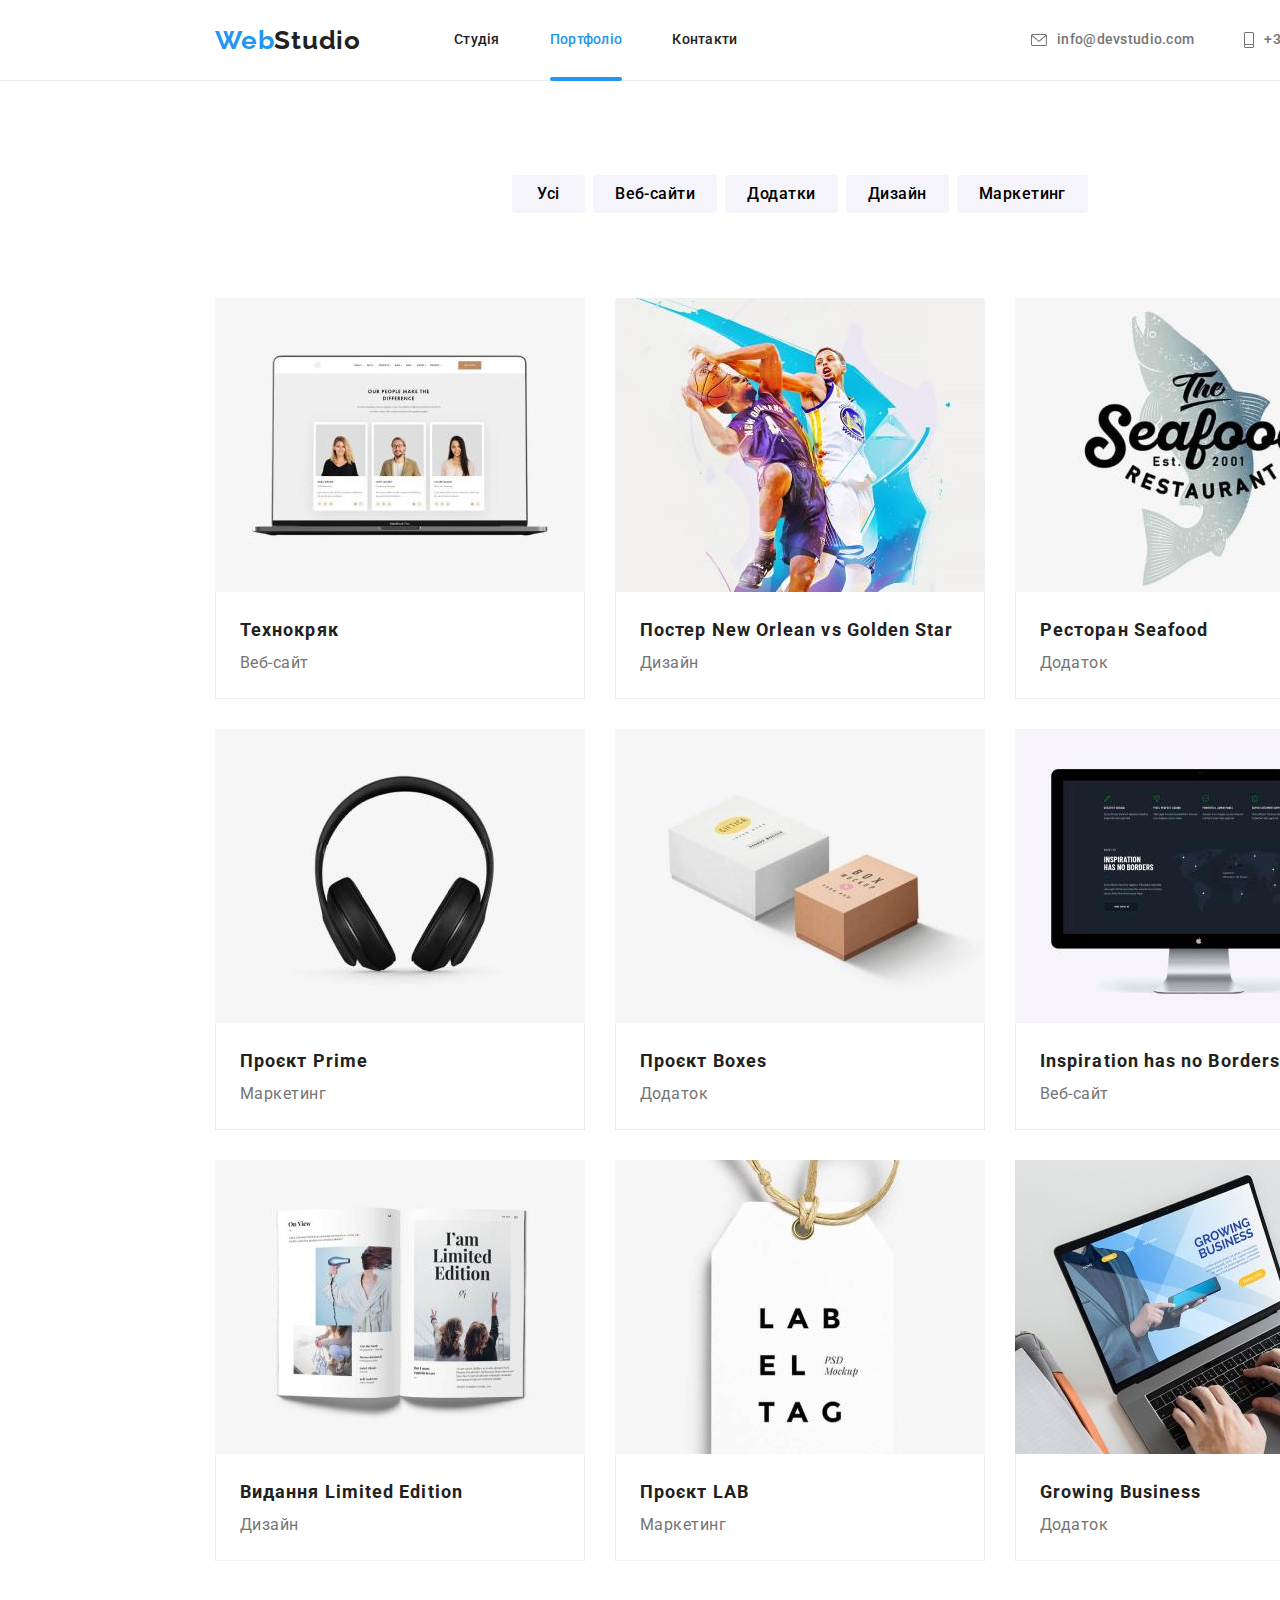
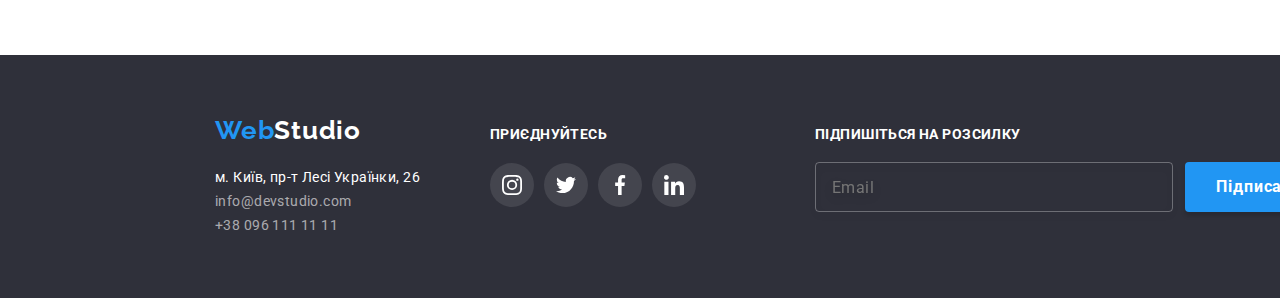
==== portfolio.html @ a9fa62ae "Додає файли з попереднього д/з" ====
<!DOCTYPE html>
<html lang="uk">
  <head>
    <meta charset="UTF-8" />
    <meta http-equiv="X-UA-Compatible" content="IE=edge" />
    <meta name="viewport" content="width=device-width, initial-scale=1.0" />
    <title>Студія</title>
    <link
      href="https://fonts.googleapis.com/css2?family=Raleway:wght@700&family=Roboto:wght@400;500;700;900&display=swap"
      rel="stylesheet"
    />
    <link
      rel="stylesheet"
      href="https://cdnjs.cloudflare.com/ajax/libs/modern-normalize/1.1.0/modern-normalize.min.css"
    />
    <link rel="stylesheet" href="./css/styles.css" />
  </head>
  <body>
    <!-- Navigation-->
    <header class="line">
      <div class="container">
        <a href="./index.html" class="logo"
          ><span class="logo-accent">Web</span>Studio</a
        >
        <nav>
          <ul class="list nav">
            <li class="nav-item">
              <a href="./index.html" class="link">Студія</a>
            </li>
            <li class="nav-item">
              <a href="./portfolio.html" class="link current">Портфоліо</a>
            </li>
            <li class="nav-item"><a href="" class="link">Контакти</a></li>
          </ul>
        </nav>

        <ul class="list contacts-head">
          <li class="nav-item">
            <a href="mailto:info@devstudio.com" class="contact-item">
              <svg class="icon" width="16" height="12">
                <use href="./images/icons.svg#icon-mail"></use>
              </svg>
              info@devstudio.com
            </a>
          </li>
          <li class="nav-item">
            <a href="tel:+380961111111" class="contact-item">
              <svg class="icon" width="10" height="16">
                <use href="./images/icons.svg#icon-tel"></use>
              </svg>
              +38 096 111 11 11
            </a>
          </li>
        </ul>
      </div>
    </header>
    <main>
      <section class="section">
        <div class="container filter-container">
          <h1 hidden>Наші проєкти</h1>
          <ul class="filter">
            <li class="filter-item">
              <button type="button" class="btn-filter">Усі</button>
            </li>
            <li class="filter-item">
              <button type="button" class="btn-filter">Веб-сайти</button>
            </li>
            <li class="filter-item">
              <button type="button" class="btn-filter">Додатки</button>
            </li>
            <li class="filter-item">
              <button type="button" class="btn-filter">Дизайн</button>
            </li>
            <li class="filter-item">
              <button type="button" class="btn-filter">Маркетинг</button>
            </li>
          </ul>
        </div>
        <div class="container">
          <ul class="projects">
            <li class="projects-item">
              <a href="" class="projects-link">
                <div class="thumb">
                  <img
                    src="./images/technokryak.jpg"
                    alt="Технокряк"
                    width="370"
                    height="294"
                    class="project-img"
                  />
                  <p class="overlay">
                    Ресурс пропонує комплексні пропозиції з різним рівнем
                    функціоналу та сервісів. Все це дозволить відвідувачу
                    отримати вичерпні відомості про компанію чи приватну особу.
                  </p>
                </div>
                <div class="project-border">
                  <h2 class="projects-title">Технокряк</h2>
                  <p class="projects-text">Веб-сайт</p>
                </div>
              </a>
            </li>
            <li class="projects-item">
              <a href="" class="projects-link">
                <div class="thumb">
                  <img
                    src="./images/new-orlean.jpg"
                    alt="New Orlean vs Golden Star"
                    width="370"
                    height="294"
                    class="project-img"
                  />
                  <p class="overlay">
                    Ресурс пропонує комплексні пропозиції з різним рівнем
                    функціоналу та сервісів. Все це дозволить відвідувачу
                    отримати вичерпні відомості про компанію чи приватну особу.
                  </p>
                </div>
                <div class="project-border">
                  <h2 class="projects-title">
                    Постер New Orlean vs Golden Star
                  </h2>
                  <p class="projects-text">Дизайн</p>
                </div>
              </a>
            </li>
            <li class="projects-item">
              <a href="" class="projects-link">
                <div class="thumb">
                  <img
                    src="./images/seafood.jpg"
                    alt="Ресторан Seafood"
                    width="370"
                    height="294"
                    class="project-img"
                  />
                  <p class="overlay">
                    Ресурс пропонує комплексні пропозиції з різним рівнем
                    функціоналу та сервісів. Все це дозволить відвідувачу
                    отримати вичерпні відомості про компанію чи приватну особу.
                  </p>
                </div>
                <div class="project-border">
                  <h2 class="projects-title">Ресторан Seafood</h2>
                  <p class="projects-text">Додаток</p>
                </div>
              </a>
            </li>
            <li class="projects-item">
              <a href="" class="projects-link">
                <div class="thumb">
                  <img
                    src="./images/prime.jpg"
                    alt="Проєкт Prime"
                    width="370"
                    height="294"
                    class="project-img"
                  />
                  <p class="overlay">
                    Ресурс пропонує комплексні пропозиції з різним рівнем
                    функціоналу та сервісів. Все це дозволить відвідувачу
                    отримати вичерпні відомості про компанію чи приватну особу.
                  </p>
                </div>
                <div class="project-border">
                  <h2 class="projects-title">Проєкт Prime</h2>
                  <p class="projects-text">Маркетинг</p>
                </div>
              </a>
            </li>
            <li class="projects-item">
              <a href="" class="projects-link">
                <div class="thumb">
                  <img
                    src="./images/boxes.jpg"
                    alt="Проєкт Boxes"
                    width="370"
                    height="294"
                    class="project-img"
                  />
                  <p class="overlay">
                    Ресурс пропонує комплексні пропозиції з різним рівнем
                    функціоналу та сервісів. Все це дозволить відвідувачу
                    отримати вичерпні відомості про компанію чи приватну особу.
                  </p>
                </div>
                <div class="project-border">
                  <h2 class="projects-title">Проєкт Boxes</h2>
                  <p class="projects-text">Додаток</p>
                </div>
              </a>
            </li>
            <li class="projects-item">
              <a href="" class="projects-link">
                <div class="thumb">
                  <img
                    src="./images/inspiration.jpg"
                    alt="Inspiration has no Borders"
                    width="370"
                    height="294"
                    class="project-img"
                  />
                  <p class="overlay">
                    Ресурс пропонує комплексні пропозиції з різним рівнем
                    функціоналу та сервісів. Все це дозволить відвідувачу
                    отримати вичерпні відомості про компанію чи приватну особу.
                  </p>
                </div>
                <div class="project-border">
                  <h2 class="projects-title">Inspiration has no Borders</h2>
                  <p class="projects-text">Веб-сайт</p>
                </div>
              </a>
            </li>
            <li class="projects-item">
              <a href="" class="projects-link">
                <div class="thumb">
                  <img
                    src="./images/limited-edition.jpg"
                    alt="Видання Limited Edition"
                    width="370"
                    height="294"
                    class="project-img"
                  />
                  <p class="overlay">
                    Ресурс пропонує комплексні пропозиції з різним рівнем
                    функціоналу та сервісів. Все це дозволить відвідувачу
                    отримати вичерпні відомості про компанію чи приватну особу.
                  </p>
                </div>
                <div class="project-border">
                  <h2 class="projects-title">Видання Limited Edition</h2>
                  <p class="projects-text">Дизайн</p>
                </div>
              </a>
            </li>
            <li class="projects-item">
              <a href="" class="projects-link">
                <div class="thumb">
                  <img
                    src="./images/lab.jpg"
                    alt="Проєкт LAB"
                    width="370"
                    height="294"
                    class="project-img"
                  />
                  <p class="overlay">
                    Ресурс пропонує комплексні пропозиції з різним рівнем
                    функціоналу та сервісів. Все це дозволить відвідувачу
                    отримати вичерпні відомості про компанію чи приватну особу.
                  </p>
                </div>
                <div class="project-border">
                  <h2 class="projects-title">Проєкт LAB</h2>
                  <p class="projects-text">Маркетинг</p>
                </div>
              </a>
            </li>
            <li class="projects-item">
              <a href="" class="projects-link">
                <div class="thumb">
                  <img
                    src="./images/growing-business.jpg"
                    alt="Growing Business"
                    width="370"
                    height="294"
                    class="project-img"
                  />
                  <p class="overlay">
                    Ресурс пропонує комплексні пропозиції з різним рівнем
                    функціоналу та сервісів. Все це дозволить відвідувачу
                    отримати вичерпні відомості про компанію чи приватну особу.
                  </p>
                </div>
                <div class="project-border">
                  <h2 class="projects-title">Growing Business</h2>
                  <p class="projects-text">Додаток</p>
                </div>
              </a>
            </li>
          </ul>
        </div>
      </section>
    </main>
    <!-- Footer -->
    <footer class="contacts">
      <div class="container">
        <div class="address-container">
          <a href="./index.html" class="logo-footer">
            <span class="logo-accent">Web</span>Studio</a
          >
          <address>
            <ul class="address-list">
              <li>
                <a
                  href="https://goo.gl/maps/XMncbi9ji453G5f37"
                  target="_blank"
                  rel="noopener noreferrer"
                  class="address-link"
                >
                  м. Київ, пр-т Лесі Українки, 26
                </a>
              </li>
              <li>
                <a href="mailto:info@devstudio.com" class="address-item"
                  >info@devstudio.com</a
                >
              </li>
              <li>
                <a href="tel:+380961111111" class="address-item"
                  >+38 096 111 11 11</a
                >
              </li>
            </ul>
          </address>
        </div>

        <div class="join">
          <p class="join-p">Приєднуйтесь</p>
          <ul class="team-icons">
            <li class="list-icon">
              <a href="" class="link-icon">
                <svg class="icon-team">
                  <use href="./images/icons.svg#icon-instagram"></use>
                </svg>
              </a>
            </li>
            <li class="list-icon">
              <a href="" class="link-icon">
                <svg class="icon-team">
                  <use href="./images/icons.svg#icon-twitter"></use>
                </svg>
              </a>
            </li>
            <li class="list-icon">
              <a href="" class="link-icon">
                <svg class="icon-team">
                  <use href="./images/icons.svg#icon-facebook"></use>
                </svg>
              </a>
            </li>
            <li class="list-icon">
              <a href="" class="link-icon">
                <svg class="icon-team">
                  <use href="./images/icons.svg#icon-linkedin"></use>
                </svg>
              </a>
            </li>
          </ul>
        </div>
        <!-- Підпишіться на розсилку -->
        <div class="subscription">
          <p class="subscr-p">Підпишіться на розсилку</p>
          <form class="form-subscr">
            <input
              class="subscr-input"
              name="user-name"
              type="email"
              placeholder="Email"
            />
            <button class="subscr-button" type="submit">
              Підписатися
              <svg class="icon-send">
                <use href="./images/icons.svg#icon-send"></use>
              </svg>
            </button>
          </form>
        </div>
      </div>
    </footer>
  </body>
</html>
---- css/styles.css ----
:root {
    --primary-text-color: #212121;
    --secondary-text-color: #757575;
    --contrast-text-color: #ffffff;
    --address-item-color: rgba(255, 255, 255, 0.6);
    --icon-color: #AFB1B8;

    --accent-color: #2196F3;
    --button-accent: #188CE8;

    --primary-background: #ffffff;
    --secondary-background: #2F303A;
    --hero-background: #C4C4C4;
    --content-background: #F5F4FA;
    --button-background: #F5F4FA;    

    --transition-cubic: cubic-bezier(0.4, 0, 0.2, 1);
}

h1,
h2,
h3,
h4,
h5,
h6,
p,
ul {
    margin: 0;
    padding: 0;
}

body {
    display: block;
    width: 1600px;
    margin-left: auto;
    margin-right: auto;
    color: var(--primary-text-color);
    font-family: 'Roboto', -apple-system,
        BlinkMacSystemFont,
        avenir next,
        avenir,
        segoe ui,
        helvetica neue,
        helvetica,
        Cantarell,
        Ubuntu,
        roboto,
        noto,
        arial,
        sans-serif;
}

.line {
    border-bottom: 1px solid #ECECEC;
}
.container {
    display:flex;
  
    width: 1200px;
    padding-left: 15px;
    padding-right: 15px;
    margin-left:auto;
    margin-right:auto;
    margin-top: 0;
    margin-bottom: 0;
    align-items: center;
    justify-content: center;
}

.logo,
.logo-footer {
    font-family: Raleway;
    text-decoration: none;
    font-weight: 700;
    font-size: 26px;
    line-height: 1.19;    
    letter-spacing: 0.03em;
}

.logo {
    color:var(--primary-text-color);
    margin-right: 93px;
}

.logo:visited,
.link:visited {
    color: var(--primary-text-color);
}

.logo-accent {
    color: var(--accent-color);
}


.list {
    display: flex;
    margin-top: 0;
    margin-bottom: 0; 

    list-style: none;
}

.nav {
    padding-left: 0;
}

.nav-item {
    display: flex;
    position: relative;
}

.list .nav-item + .nav-item{
    margin-left: 50px;
}

.list .link.current {
    color: var(--accent-color);
}

.current::after {
    content: "";

    position:absolute;
    bottom: 0;
    right: 0;
    transform: translateY(25%);
    height: 4px;
    width: 100%;

    background: var(--accent-color);
    border-radius: 2px;

}

.link {
    display: block;
    padding-top: 32px;
    padding-bottom: 32px;
    font-weight: 500;
    font-size: 14px;
    line-height: 1.14;
    text-decoration: none;
    letter-spacing: 0.02em;
    color: var(--primary-text-color);
    transition: color 250ms var(--transition-cubic);

}

.link:hover,
.link:focus,
.contact-item:hover,
.contact-item:focus {
    color: var(--accent-color);

}

.contacts-head {
    margin-left: auto;

}

.contact-item {
    display: flex;
    padding-top:32px;
    padding-bottom: 32px;
    font-weight: 500;
    font-size: 14px;
    line-height: 1.14;
    text-decoration: none;
    color: var(--secondary-text-color);
    letter-spacing: 0.02em;
    align-items: center;
 
}

.icon {
    fill: currentColor;
    /* fill:#757575; */
    margin-right: 10px;
    padding: 0;
    margin-bottom: 0;
    transition: color 250ms var(--transition-cubic);
}

.icon:hover,
.icon:focus {
    fill: var(--accent-color);
}

.section {
    padding-top: 94px;
    padding-bottom: 94px;
}

/* Стилі index.html */
.hero {
    max-width: 1600px;
    padding: 200px 0;
    height: 600px;
    background-color: var(--hero-background);
    background-image: linear-gradient( 
        to right, 
        rgba(47, 48, 58, 0.4), 
        rgba(47, 48, 58, 0.4) ),
    url('../images/hero.jpg');
    background-repeat: no-repeat;
    text-align: center;
}

.hero-title {
    max-width: 696px;
    margin: 0 auto 30px;
    color: var(--contrast-text-color);
    text-transform: uppercase;
    font-weight: 900;
    font-size: 44px;
    line-height: 1.36;
    letter-spacing: 0.06em; 
}

.btn {
    padding: 10px 32px;
    background-color: var(--accent-color);
    color: var(--contrast-text-color);
    font-weight: 700;
    font-size: 16px;
    line-height: 1.88;
    letter-spacing: 0.06em;
    font-family: inherit;
    cursor: pointer;
    box-shadow: 0px 4px 4px rgba(0, 0, 0, 0.15);
    border-radius: 4px;
    border: none;
    transition: background-color 250ms var(--transition-cubic);
    
}

.btn:hover,
.btn:focus {
    background-color: var(--button-accent);
}

/* Переваги */

.list .benefits-item + .benefits-item {
    margin-left: 30px;
}

.benefits-item {
    width: 270px;
    padding: 0;
}

.benefits-icons {
    display: flex;
    background-color: var(--content-background);
    width: 270px;
    height: 120px;
    margin-bottom: 30px;
}

.icon-benefits {
    display: block;
    margin: auto;
    width: 70px;
    height: 70px;
}

.benefits-title {
    margin-top: 0;
    margin-bottom: 10px;
    font-size: 14px;
    line-height: 1.14;
    text-transform: uppercase;
    letter-spacing: 0.03em;
}

.benefits-text {
    margin-top: 0;
    margin-bottom: 0;
    color: var(--secondary-text-color);
    font-size: 14px;
    line-height: 1.71;
    letter-spacing: 0.03em;
}

.benefits .container {
    align-items: start;
}

.benefits {
    padding-bottom: 0;
}

.section-title {
    margin-top: 0;
    margin-bottom: 50px;

    font-size: 36px;
    line-height: 1.17;
    text-align: center;
    letter-spacing: 0.03em;
}

/* Чим ми займаємось */

.list .service-item + .service-item {
    margin-left: 30px;
}

.service-item {
    position: relative;
}

.service-img {
    display: block;

}

.service-title {
    position: absolute;
    width: 100%;
    bottom: 0;
    padding-top: 27px;
    padding-bottom: 27px;
    font-weight: 700;
    font-size: 14px;
    line-height: 16px;
    text-align: center;
    letter-spacing: 0.03em;
    text-transform: uppercase;

    color: var(--contrast-text-color);
    background-color: rgba(47, 48, 58, 0.8);
}

/* Команда */
.team {
    background-color:var(--content-background);
}

.team-item {
    background: var(--primary-background);
    box-shadow: 0px 1px 3px rgba(0, 0, 0, 0.12), 
                0px 1px 1px rgba(0, 0, 0, 0.14), 
                0px 2px 1px rgba(0, 0, 0, 0.2);
    border-radius: 0px 0px 4px 4px;
    text-align: center;
    padding-bottom: 30px;
}

.list .team-item + .team-item {
    margin-left: 30px;

}

.img-contact {
    margin-bottom: 30px;
}

.name {
    margin-top: 0;
    margin-bottom: 10px;
    font-weight: 500;
    font-size: 16px;
    line-height: 1.19;
    letter-spacing: 0.03em;
}

.team-direct {
    margin-top: 0;
    margin-bottom: 16px;
    font-size: 16px;
    line-height: 1.19;
    letter-spacing: 0.03em;
}

.team-icons {
    display: flex;
    margin-left: auto;
    margin-right: auto;
    padding-left: 32px;
    padding-right: 32px;
    list-style: none;
}

.team-icons .list-icon {
    border-radius: 50%;
}


.link-icon {
    display: flex;
    align-items: center;
    justify-content: center;
    margin: 0 auto;
    text-decoration: none;
    width: 44px;
    height: 44px;
    color: var(--icon-color);
    border-radius: 50%;
    transition: background-color 250ms var(--transition-cubic), 
                color 250ms var(--transition-cubic);
}

.link-icon:hover,
.link-icon:focus {
    background-color: var(--accent-color);
    /* border-radius: 50%; */
    color: var(--contrast-text-color);
}

.icon-team {
    width: 20px;
    height: 20px;
    align-items: center;
    fill: currentColor;
}

.team-icons .list-icon + .list-icon {
    margin-left: 10px;
}

/* Постійні клієнти */

.link-client {
    display: flex;
    align-items: center;
    justify-content: center;
    width: 170px;
    height: 92px;
    color: var(--icon-color);
    border: 1px solid;
    border-radius: 4px;
    transition: color 250ms var(--transition-cubic);
}

.container .client-item + .client-item {
    margin-left: 30px;
}

.link-client:hover,
.link-client:focus {
    color: var(--accent-color);
}

.icon-client {
    fill: currentColor;

}

/* Footer */

.contacts {
    padding-top: 60px;
    padding-bottom: 60px;
    background-color: var(--secondary-background);
}

.contacts .container {
    justify-content: start;
    align-items: baseline;
}

.address-container {
    display: flex;
    flex-direction: column;
    align-items: start;
    margin-right: 70px;
    margin-left: 0;
}
.logo-footer,
.logo-footer:visited {
    margin-bottom: 20px;
    color: var(--contrast-text-color);
}

.address-list {
    padding-left: 0;
    margin-top: 0;
    margin-bottom: 0;
    font-size: 14px;
    line-height: 1.71;
    letter-spacing: 0.03em;
    font-style: normal;

    list-style: none;

}
.address-link,
.address-link:visited {
    color: var(--contrast-text-color);
    text-decoration: none;
    transition: color 250ms var(--transition-cubic);
}

.address-item {
    color: var(--address-item-color);
    text-decoration: none;
    transition: color 250ms var(--transition-cubic);
}

.address-link:hover,
.address-link:focus,
.address-item:hover,
.address-item:focus {
    color: var(--accent-color);
}

/* Приєднуйтесь */
.join {
    display: flex;
    flex-direction: column;
    /* margin-bottom: 100px; */
}

.join-p {
    text-transform: uppercase;
    color: var(--contrast-text-color);
    font-weight: 700;
    font-size: 14px;
    line-height: 1.14;
    letter-spacing: 0.03em;
    margin-bottom: 20px;
}
.join .team-icons {
    padding-left: 0;
    padding-right: 0;
}

.join .link-icon {
    color: var(--contrast-text-color);
    background-color: rgba(255, 255, 255, 0.1);
    border-radius: 50%;
    transition: background-color 250ms var(--transition-cubic),
                color 250ms var(--transition-cubic);
}

.join .link-icon:hover,
.join .link-icon:focus {
    background-color: var(--accent-color);
    /* border-radius: 50%; */
    color: var(--contrast-text-color);
}

/* Підписка */
.subscription {
    display: flex;
    flex-direction: column;
    margin-left: auto;

}

.subscr-p {
    margin-bottom: 20px;
    font-weight: 700;
    font-size: 14px;
    line-height: 16px;
    letter-spacing: 0.03em;
    text-transform: uppercase;

    color: #FFFFFF;

}

.form-subscr {
    display: flex;
    align-items: center;

}

.subscr-input {
    width: 358px;
    height: 50px;
    margin-right: 12px;
    padding-left: 16px;
    border: 1px solid rgba(255, 255, 255, 0.3);
    filter: drop-shadow(0px 4px 4px rgba(0, 0, 0, 0.15));
    border-radius: 4px;
    background-color: transparent;

    font-weight: 400;
    font-size: 16px;
    line-height: 1.25;
    letter-spacing: 0.03em;
    color: rgba(255, 255, 255, 0.6);
    outline: none;
}

.icon-send {
    margin-left: 10px;
    width: 24px;
    height: 24px;
}

.subscr-button {
    display: flex;
    align-items: center;
    justify-content: center;
    text-align: center;

    width: 200px;
    height: 50px;
    padding: 10px 28px;

    box-shadow: 0px 4px 4px rgba(0, 0, 0, 0.15);
    border: none;
    border-radius: 4px;
    background-color: var(--accent-color);
    font-weight: 700;
    font-size: 16px;
    line-height: 1.88;
    letter-spacing: 0.06em;
    color: var(--contrast-text-color);

    cursor: pointer;
}

.subscr-button:hover,
.subscr-button:focus {
    background: var(--button-accent);
    box-shadow: 0px 4px 4px rgba(0, 0, 0, 0.15);
    border-radius: 4px;
    
}

/* .icon-team {
    width: 20px;
    height: 20px;
    align-items: center;
    fill: currentColor;
} */

/* Стилі portfolio.html */

.filter-container {
    margin-bottom: 50px;
}

.filter {
    display:flex;
    padding: 0;
    /* margin: 0; */
    margin-bottom: 35px;
    list-style: none;
}

.btn-filter {
    padding: 6px 22px;
    min-width: 73px;

    font-weight: 500;
    font-size: 16px;
    line-height: 1.62;
    letter-spacing: 0.03em;

    background-color: var(--button-background);
    border:none;
    border-radius: 4px;

    cursor: pointer;
    transition: color 250ms var(--transition-cubic),
                background-color 250ms var(--transition-cubic),
                box-shadow 250ms var(--transition-cubic);
}

.filter .filter-item + .filter-item {
    margin-left: 8px;
}

.btn-filter:hover,
.btn-filter:focus {
    color: var(--contrast-text-color);
    background-color: var(--accent-color);
    box-shadow: 0px 3px 1px rgba(0, 0, 0, 0.1),
                0px 1px 2px rgba(0, 0, 0, 0.08),
                0px 2px 2px rgba(0, 0, 0, 0.12);
}

.projects {
    display: flex;
    flex-wrap: wrap;
    padding-left: 0;
    margin-top:0;
    margin-bottom: 0;
    list-style: none;
}

.projects-item {
    width: calc((100% - 60px) / 3);
    /* width: 370px; */
    margin-right: 30px;
    margin-bottom: 30px;
    transition: box-shadow 250ms var(--transition-cubic);
}

.projects-item:nth-child(3n) {
    margin-right: 0;
}

.projects-item:nth-last-child(-n+3) {
    margin-bottom: 0;
}

.project-img {
    display: block;
}

.thumb {
    position: relative;
    overflow: hidden;
}

.overlay {
    position:absolute;
    top:0;
    left:0;
    width: 100%;
    height: 100%;
    transform: translateY(100%);
    transition: transform 250ms var(--transition-cubic);
    padding: 63px 24px;
    font-size: 18px;
    line-height: 1.56;
    letter-spacing: 0.03em;
    opacity: 0;

    color: var(--contrast-text-color);
    background: rgba(33, 150, 243, 0.9);

}

.projects-link:hover .overlay,
.projects-link:focus .overlay {
    transform: translatey(0);
    opacity: 1;
}



.projects-link {
    text-decoration: none;
}

.projects-item:hover,
.projects-item:focus {
    box-shadow: 0px 1px 1px rgba(0, 0, 0, 0.12),
                0px 4px 4px rgba(0, 0, 0, 0.06),
                1px 4px 6px rgba(0, 0, 0, 0.16);
}

.project-border {
    border-right: 1px solid #EEEEEE;
    border-left: 1px solid #EEEEEE;
    border-bottom: 1px solid #EEEEEE;

    padding: 20px 24px;
}
        

.projects-title {
    margin: 0;
    font-size: 18px;
    line-height: 2;
    letter-spacing: 0.06em;
    color: var(--primary-text-color)
}

.projects-text {
    margin: 0;
    font-size: 16px;
    line-height: 1.88;
    letter-spacing: 0.03em;
    color: var(--secondary-text-color);
}

/* Стилі модального вікна */

.backdrop {
    position: fixed;
    top:0;
    left: 0;
    width: 100%;
    height: 100%;
    background-color: rgba(0, 0, 0, 0.2);
    opacity: 1;
    transition: opacity 250ms var(--transition-cubic);
}

.backdrop.is-hidden {
    opacity:0;
    pointer-events: none;
}

.backdrop.is-hidden .modal {
    /* transform: translate(-50%, -50%) scale(0.7); */
    transform: translate(-50%, -50%) scale(0) rotateZ(0deg);
}
.modal {
    position: absolute;
    top: 50%;
    left: 50%;
    transform: translate(-50%, -50%) scale(1) rotateZ(360deg);
    width: 528px;
    /* height: 581px; */
    background-color: var(--primary-background);
    box-shadow: 0px 1px 3px rgba(0, 0, 0, 0.12), 
                0px 1px 1px rgba(0, 0, 0, 0.14), 
                0px 2px 1px rgba(0, 0, 0, 0.2);
    border-radius: 4px;
    transition: transform 250ms var(--transition-cubic);
}

.close {
    position: absolute;
    top: 8px;
    right: 8px;
    width: 30px;
    height: 30px;

    background-color: var(--primary-background);
    border: 1px solid rgba(0, 0, 0, 0.1);
    border-radius: 50%;
    display: flex;
    transition: fill 250ms var(--transition-cubic);
}


.icon-close {
    margin:auto;
    width: 18px;
    height: 18px;
    right: 50%;
    align-items: center;
    cursor: pointer;
}

.close:hover .icon-close,
.close:focus .icon-close {
    fill: var(--accent-color);
}

.form {
    padding: 40px;
}

.form-title {
    display: block;
    text-align: center;
    font-weight: 700;
    font-size: 20px;
    line-height: 23px;
    letter-spacing: 0.03em;
    margin-bottom: 12px;
}

.form-field {
    position: relative;
    display: flex;
    flex-direction: column;
    margin-bottom: 10px;
}

.form-label {
    font-weight: 400;
    font-size: 12px;
    line-height: 1.17;
    letter-spacing: 0.01em;
    color: var(--secondary-text-color);
    margin-bottom: 4px;

}

.form-input {
    height: 40px;
    border: 1px solid rgba(33, 33, 33, 0.2);
    border-radius: 4px;
    padding-left: 42px;
}

.form-input:hover {
    cursor: pointer;
}

.form-input:focus {
    /* border: 1px solid var(--accent-color); */
    outline: 1px solid var(--accent-color);
}

.icon-form {
    position: absolute;
    top: 50%;
    left: 12px;
    width: 18px;
    height: 18px;
}

.form-input:focus + .icon-form {
    fill: var(--accent-color);
}

.form-textarea {
    display: flex;
    flex-direction: column;
    width: 100%;
}

.comment {
    width: 100%;
    height: 120px;
    padding: 12px 16px;
    margin-bottom: 20px;
    border: 1px solid rgba(33, 33, 33, 0.2);
    border-radius: 4px;
    font-weight: 400;
    font-size: 12px;
    line-height: 1.17;
    letter-spacing: 0.01em;
    resize: none;
}

.comment::placeholder {
        color: rgba(117, 117, 117, 0.5);
}

.comment:focus {
    outline: 1px solid var(--accent-color);
}

.form-checkbox {
    position: relative;
    display: flex;
    justify-content: center;
    margin-bottom: 30px;

    transition: transform 250ms var(--transition-cubic);

    font-weight: 400;
    font-size: 14px;
    line-height: 1.71;
    letter-spacing: 0.03em;

    color: var(--secondary-text-color);

}

.checkbox {
    appearance: none;
    margin-right: 12px;
}

.checkbox-icon {
    position: absolute;
    top: 4px;
    left: 25px;
    transform: translate(-50%);
    width: 16px;
    height: 15px;
    border: 2px solid var(--primary-text-color);
    border-radius: 2px;
    fill: var(--primary-background);
}

.checkbox:checked ~ .checkbox-icon {
    fill: var(--accent-color);
    border: transparent;

}

.btn-send {
    display: block;
    width: 200px;
    height: 50px;
    margin-left: auto;
    margin-right: auto;
    
    font-weight: 700;
    font-size: 16px;
    line-height: 1.88;
    letter-spacing: 0.06em;

    color: var(--contrast-text-color);
    background: var(--accent-color);
    box-shadow: 0px 4px 4px rgba(0, 0, 0, 0.15);
    border: none;
    border-radius: 4px;

    cursor: pointer;

    transition: background-color 250ms var(--transition-cubic);
}

.btn-send:hover,
.btn-send:focus {
    background: var(--button-accent);
    box-shadow: 0px 4px 4px rgba(0, 0, 0, 0.15);
}
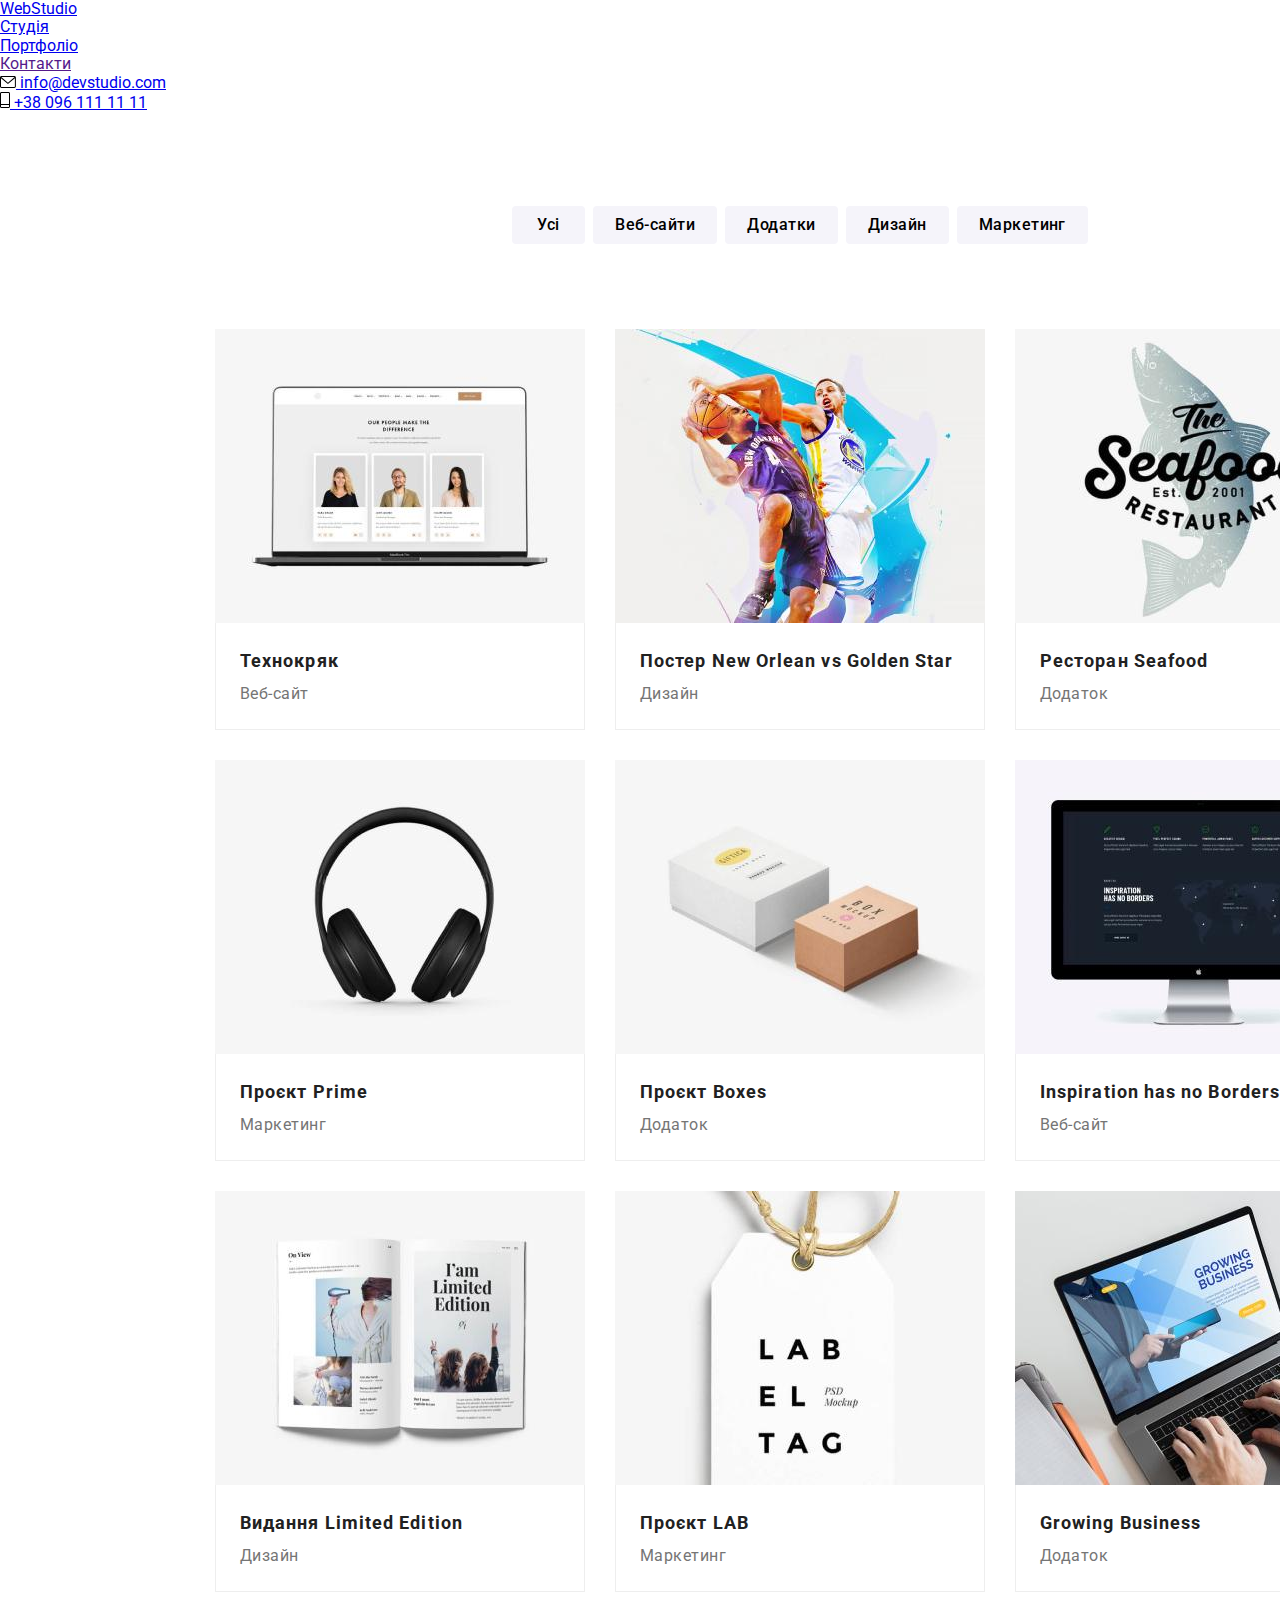
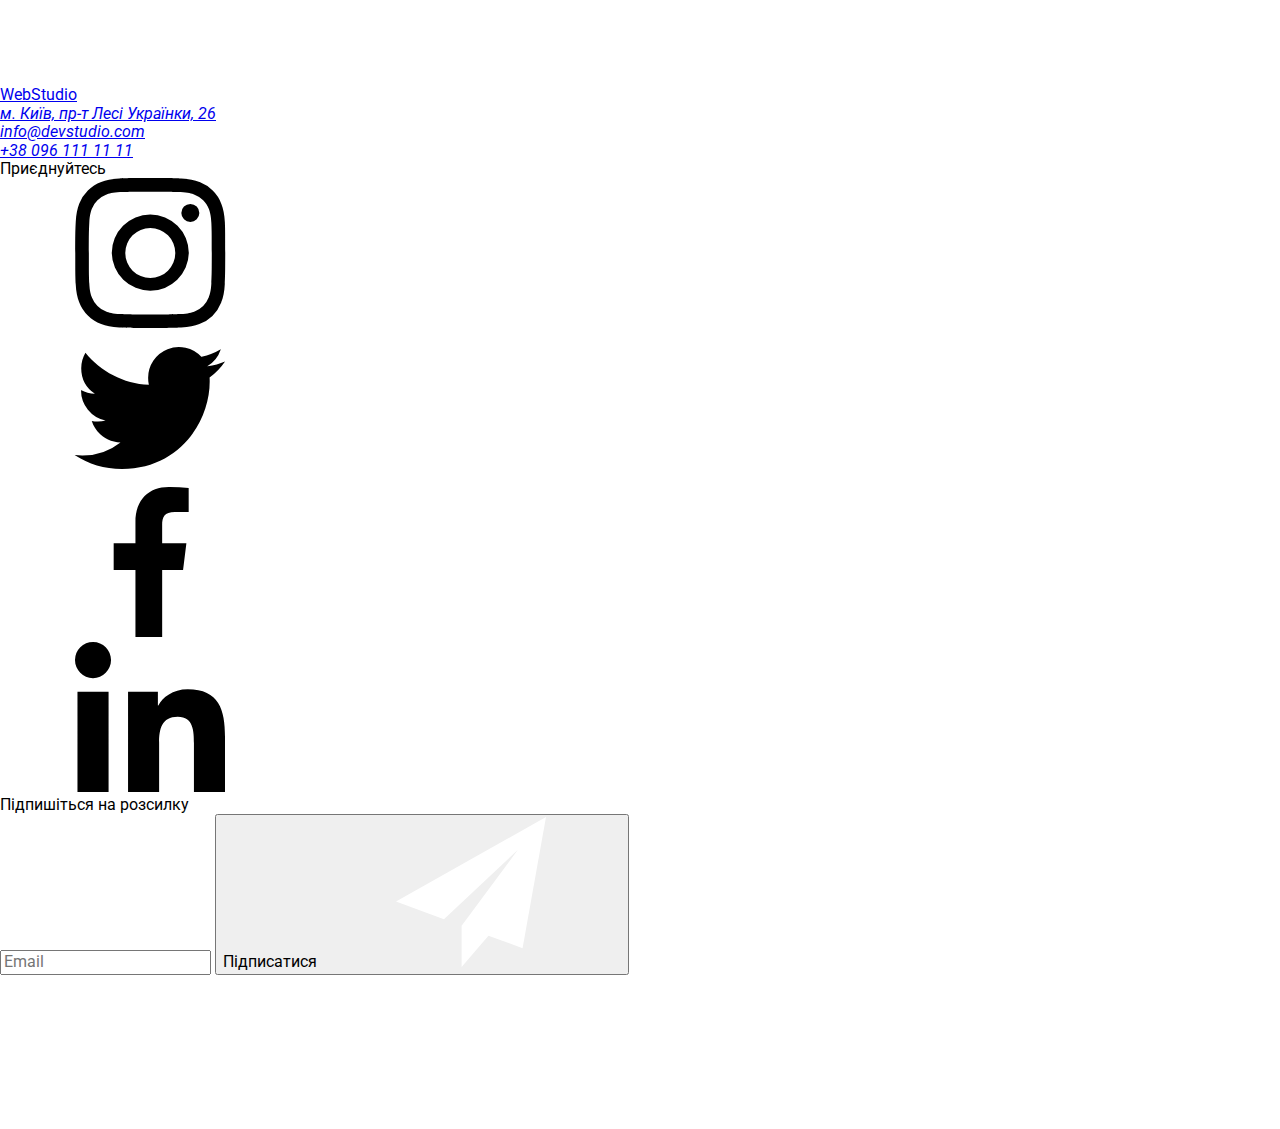
==== commit 9ce22f1d: "Робить рефакторинг сторінки Портфоліо" ====
--- a/portfolio.html
+++ b/portfolio.html
@@ -13,7 +13,7 @@
       rel="stylesheet"
       href="https://cdnjs.cloudflare.com/ajax/libs/modern-normalize/1.1.0/modern-normalize.min.css"
     />
-    <link rel="stylesheet" href="./css/styles.css" />
+    <link rel="stylesheet" href="./css/main.min.css" />
   </head>
   <body>
     <!-- Navigation-->
@@ -56,225 +56,225 @@
     </header>
     <main>
       <section class="section">
-        <div class="container filter-container">
+        <div class="filter">
           <h1 hidden>Наші проєкти</h1>
-          <ul class="filter">
-            <li class="filter-item">
-              <button type="button" class="btn-filter">Усі</button>
-            </li>
-            <li class="filter-item">
-              <button type="button" class="btn-filter">Веб-сайти</button>
-            </li>
-            <li class="filter-item">
-              <button type="button" class="btn-filter">Додатки</button>
-            </li>
-            <li class="filter-item">
-              <button type="button" class="btn-filter">Дизайн</button>
-            </li>
-            <li class="filter-item">
-              <button type="button" class="btn-filter">Маркетинг</button>
+          <ul class="filter__list">
+            <li class="filter__item">
+              <button type="button" class="filter__button">Усі</button>
+            </li>
+            <li class="filter__item">
+              <button type="button" class="filter__button">Веб-сайти</button>
+            </li>
+            <li class="filter__item">
+              <button type="button" class="filter__button">Додатки</button>
+            </li>
+            <li class="filter__item">
+              <button type="button" class="filter__button">Дизайн</button>
+            </li>
+            <li class="filter__item">
+              <button type="button" class="filter__button">Маркетинг</button>
             </li>
           </ul>
         </div>
-        <div class="container">
-          <ul class="projects">
-            <li class="projects-item">
-              <a href="" class="projects-link">
-                <div class="thumb">
+        <div class="projects">
+          <ul class="projects__list">
+            <li class="projects__item">
+              <a href="" class="projects__link">
+                <div class="projects__thumb">
                   <img
                     src="./images/technokryak.jpg"
                     alt="Технокряк"
                     width="370"
                     height="294"
-                    class="project-img"
-                  />
-                  <p class="overlay">
-                    Ресурс пропонує комплексні пропозиції з різним рівнем
-                    функціоналу та сервісів. Все це дозволить відвідувачу
-                    отримати вичерпні відомості про компанію чи приватну особу.
-                  </p>
-                </div>
-                <div class="project-border">
-                  <h2 class="projects-title">Технокряк</h2>
-                  <p class="projects-text">Веб-сайт</p>
-                </div>
-              </a>
-            </li>
-            <li class="projects-item">
-              <a href="" class="projects-link">
-                <div class="thumb">
+                    class="projects__img"
+                  />
+                  <p class="projects__overlay">
+                    Ресурс пропонує комплексні пропозиції з різним рівнем
+                    функціоналу та сервісів. Все це дозволить відвідувачу
+                    отримати вичерпні відомості про компанію чи приватну особу.
+                  </p>
+                </div>
+                <div class="projects__border">
+                  <h2 class="projects__title">Технокряк</h2>
+                  <p class="projects__text">Веб-сайт</p>
+                </div>
+              </a>
+            </li>
+            <li class="projects__item">
+              <a href="" class="projects__link">
+                <div class="projects__thumb">
                   <img
                     src="./images/new-orlean.jpg"
                     alt="New Orlean vs Golden Star"
                     width="370"
                     height="294"
-                    class="project-img"
-                  />
-                  <p class="overlay">
-                    Ресурс пропонує комплексні пропозиції з різним рівнем
-                    функціоналу та сервісів. Все це дозволить відвідувачу
-                    отримати вичерпні відомості про компанію чи приватну особу.
-                  </p>
-                </div>
-                <div class="project-border">
-                  <h2 class="projects-title">
+                    class="projects__img"
+                  />
+                  <p class="projects__overlay">
+                    Ресурс пропонує комплексні пропозиції з різним рівнем
+                    функціоналу та сервісів. Все це дозволить відвідувачу
+                    отримати вичерпні відомості про компанію чи приватну особу.
+                  </p>
+                </div>
+                <div class="projects__border">
+                  <h2 class="projects__title">
                     Постер New Orlean vs Golden Star
                   </h2>
-                  <p class="projects-text">Дизайн</p>
-                </div>
-              </a>
-            </li>
-            <li class="projects-item">
-              <a href="" class="projects-link">
-                <div class="thumb">
+                  <p class="projects__text">Дизайн</p>
+                </div>
+              </a>
+            </li>
+            <li class="projects__item">
+              <a href="" class="projects__link">
+                <div class="projects__thumb">
                   <img
                     src="./images/seafood.jpg"
                     alt="Ресторан Seafood"
                     width="370"
                     height="294"
-                    class="project-img"
-                  />
-                  <p class="overlay">
-                    Ресурс пропонує комплексні пропозиції з різним рівнем
-                    функціоналу та сервісів. Все це дозволить відвідувачу
-                    отримати вичерпні відомості про компанію чи приватну особу.
-                  </p>
-                </div>
-                <div class="project-border">
-                  <h2 class="projects-title">Ресторан Seafood</h2>
-                  <p class="projects-text">Додаток</p>
-                </div>
-              </a>
-            </li>
-            <li class="projects-item">
-              <a href="" class="projects-link">
-                <div class="thumb">
+                    class="projects__img"
+                  />
+                  <p class="projects__overlay">
+                    Ресурс пропонує комплексні пропозиції з різним рівнем
+                    функціоналу та сервісів. Все це дозволить відвідувачу
+                    отримати вичерпні відомості про компанію чи приватну особу.
+                  </p>
+                </div>
+                <div class="projects__border">
+                  <h2 class="projects__title">Ресторан Seafood</h2>
+                  <p class="projects__text">Додаток</p>
+                </div>
+              </a>
+            </li>
+            <li class="projects__item">
+              <a href="" class="projects__link">
+                <div class="projects__thumb">
                   <img
                     src="./images/prime.jpg"
                     alt="Проєкт Prime"
                     width="370"
                     height="294"
-                    class="project-img"
-                  />
-                  <p class="overlay">
-                    Ресурс пропонує комплексні пропозиції з різним рівнем
-                    функціоналу та сервісів. Все це дозволить відвідувачу
-                    отримати вичерпні відомості про компанію чи приватну особу.
-                  </p>
-                </div>
-                <div class="project-border">
-                  <h2 class="projects-title">Проєкт Prime</h2>
-                  <p class="projects-text">Маркетинг</p>
-                </div>
-              </a>
-            </li>
-            <li class="projects-item">
-              <a href="" class="projects-link">
-                <div class="thumb">
+                    class="projects__img"
+                  />
+                  <p class="projects__overlay">
+                    Ресурс пропонує комплексні пропозиції з різним рівнем
+                    функціоналу та сервісів. Все це дозволить відвідувачу
+                    отримати вичерпні відомості про компанію чи приватну особу.
+                  </p>
+                </div>
+                <div class="projects__border">
+                  <h2 class="projects__title">Проєкт Prime</h2>
+                  <p class="projects__text">Маркетинг</p>
+                </div>
+              </a>
+            </li>
+            <li class="projects__item">
+              <a href="" class="projects__link">
+                <div class="projects__thumb">
                   <img
                     src="./images/boxes.jpg"
                     alt="Проєкт Boxes"
                     width="370"
                     height="294"
-                    class="project-img"
-                  />
-                  <p class="overlay">
-                    Ресурс пропонує комплексні пропозиції з різним рівнем
-                    функціоналу та сервісів. Все це дозволить відвідувачу
-                    отримати вичерпні відомості про компанію чи приватну особу.
-                  </p>
-                </div>
-                <div class="project-border">
-                  <h2 class="projects-title">Проєкт Boxes</h2>
-                  <p class="projects-text">Додаток</p>
-                </div>
-              </a>
-            </li>
-            <li class="projects-item">
-              <a href="" class="projects-link">
-                <div class="thumb">
+                    class="projects__img"
+                  />
+                  <p class="projects__overlay">
+                    Ресурс пропонує комплексні пропозиції з різним рівнем
+                    функціоналу та сервісів. Все це дозволить відвідувачу
+                    отримати вичерпні відомості про компанію чи приватну особу.
+                  </p>
+                </div>
+                <div class="projects__border">
+                  <h2 class="projects__title">Проєкт Boxes</h2>
+                  <p class="projects__text">Додаток</p>
+                </div>
+              </a>
+            </li>
+            <li class="projects__item">
+              <a href="" class="projects__link">
+                <div class="projects__thumb">
                   <img
                     src="./images/inspiration.jpg"
                     alt="Inspiration has no Borders"
                     width="370"
                     height="294"
-                    class="project-img"
-                  />
-                  <p class="overlay">
-                    Ресурс пропонує комплексні пропозиції з різним рівнем
-                    функціоналу та сервісів. Все це дозволить відвідувачу
-                    отримати вичерпні відомості про компанію чи приватну особу.
-                  </p>
-                </div>
-                <div class="project-border">
-                  <h2 class="projects-title">Inspiration has no Borders</h2>
-                  <p class="projects-text">Веб-сайт</p>
-                </div>
-              </a>
-            </li>
-            <li class="projects-item">
-              <a href="" class="projects-link">
-                <div class="thumb">
+                    class="projects__img"
+                  />
+                  <p class="projects__overlay">
+                    Ресурс пропонує комплексні пропозиції з різним рівнем
+                    функціоналу та сервісів. Все це дозволить відвідувачу
+                    отримати вичерпні відомості про компанію чи приватну особу.
+                  </p>
+                </div>
+                <div class="projects__border">
+                  <h2 class="projects__title">Inspiration has no Borders</h2>
+                  <p class="projects__text">Веб-сайт</p>
+                </div>
+              </a>
+            </li>
+            <li class="projects__item">
+              <a href="" class="projects__link">
+                <div class="projects__thumb">
                   <img
                     src="./images/limited-edition.jpg"
                     alt="Видання Limited Edition"
                     width="370"
                     height="294"
-                    class="project-img"
-                  />
-                  <p class="overlay">
-                    Ресурс пропонує комплексні пропозиції з різним рівнем
-                    функціоналу та сервісів. Все це дозволить відвідувачу
-                    отримати вичерпні відомості про компанію чи приватну особу.
-                  </p>
-                </div>
-                <div class="project-border">
-                  <h2 class="projects-title">Видання Limited Edition</h2>
-                  <p class="projects-text">Дизайн</p>
-                </div>
-              </a>
-            </li>
-            <li class="projects-item">
-              <a href="" class="projects-link">
-                <div class="thumb">
+                    class="projects__img"
+                  />
+                  <p class="projects__overlay">
+                    Ресурс пропонує комплексні пропозиції з різним рівнем
+                    функціоналу та сервісів. Все це дозволить відвідувачу
+                    отримати вичерпні відомості про компанію чи приватну особу.
+                  </p>
+                </div>
+                <div class="projects__border">
+                  <h2 class="projects__title">Видання Limited Edition</h2>
+                  <p class="projects__text">Дизайн</p>
+                </div>
+              </a>
+            </li>
+            <li class="projects__item">
+              <a href="" class="projects__link">
+                <div class="projects__thumb">
                   <img
                     src="./images/lab.jpg"
                     alt="Проєкт LAB"
                     width="370"
                     height="294"
-                    class="project-img"
-                  />
-                  <p class="overlay">
-                    Ресурс пропонує комплексні пропозиції з різним рівнем
-                    функціоналу та сервісів. Все це дозволить відвідувачу
-                    отримати вичерпні відомості про компанію чи приватну особу.
-                  </p>
-                </div>
-                <div class="project-border">
-                  <h2 class="projects-title">Проєкт LAB</h2>
-                  <p class="projects-text">Маркетинг</p>
-                </div>
-              </a>
-            </li>
-            <li class="projects-item">
-              <a href="" class="projects-link">
-                <div class="thumb">
+                    class="projects__img"
+                  />
+                  <p class="projects__overlay">
+                    Ресурс пропонує комплексні пропозиції з різним рівнем
+                    функціоналу та сервісів. Все це дозволить відвідувачу
+                    отримати вичерпні відомості про компанію чи приватну особу.
+                  </p>
+                </div>
+                <div class="projects__border">
+                  <h2 class="projects__title">Проєкт LAB</h2>
+                  <p class="projects__text">Маркетинг</p>
+                </div>
+              </a>
+            </li>
+            <li class="projects__item">
+              <a href="" class="projects__link">
+                <div class="projects__thumb">
                   <img
                     src="./images/growing-business.jpg"
                     alt="Growing Business"
                     width="370"
                     height="294"
-                    class="project-img"
-                  />
-                  <p class="overlay">
-                    Ресурс пропонує комплексні пропозиції з різним рівнем
-                    функціоналу та сервісів. Все це дозволить відвідувачу
-                    отримати вичерпні відомості про компанію чи приватну особу.
-                  </p>
-                </div>
-                <div class="project-border">
-                  <h2 class="projects-title">Growing Business</h2>
-                  <p class="projects-text">Додаток</p>
+                    class="projects__img"
+                  />
+                  <p class="projects__overlay">
+                    Ресурс пропонує комплексні пропозиції з різним рівнем
+                    функціоналу та сервісів. Все це дозволить відвідувачу
+                    отримати вичерпні відомості про компанію чи приватну особу.
+                  </p>
+                </div>
+                <div class="projects__border">
+                  <h2 class="projects__title">Growing Business</h2>
+                  <p class="projects__text">Додаток</p>
                 </div>
               </a>
             </li>
@@ -368,5 +368,8 @@
         </div>
       </div>
     </footer>
+    <svg>
+      <use href=""></use>
+    </svg>
   </body>
 </html>
--- a/css/main.min.css
+++ b/css/main.min.css
@@ -0,0 +1 @@
+.projects,.filter{display:-webkit-box;display:-ms-flexbox;display:flex;width:1200px;padding-left:15px;padding-right:15px;margin:0 auto;-webkit-box-align:center;-ms-flex-align:center;align-items:center;-webkit-box-pack:center;-ms-flex-pack:center;justify-content:center}body{display:block;width:1600px;margin-left:auto;margin-right:auto;color:var(--primary-text-color);font-family:"Roboto",-apple-system,BlinkMacSystemFont,avenir next,avenir,segoe ui,helvetica neue,helvetica,Cantarell,Ubuntu,roboto,noto,arial,sans-serif}h1,h2,h3,h4,h5,h6,p,ul{margin:0;padding:0}.section{padding-top:94px;padding-bottom:94px}.filter{margin-bottom:50px}.filter__list{display:-webkit-box;display:-ms-flexbox;display:flex;padding:0;margin-bottom:35px;list-style:none}.filter__item{margin-left:8px}.filter__item:nth-child(1){margin-left:0}.filter__button{padding:6px 22px;min-width:73px;font-weight:500;font-size:16px;line-height:1.62;letter-spacing:.03em;background-color:#f5f4fa;border:none;border-radius:4px;cursor:pointer;-webkit-transition:color 250ms cubic-bezier(0.4, 0, 0.2, 1),background-color 250ms cubic-bezier(0.4, 0, 0.2, 1),-webkit-box-shadow 250ms cubic-bezier(0.4, 0, 0.2, 1);transition:color 250ms cubic-bezier(0.4, 0, 0.2, 1),background-color 250ms cubic-bezier(0.4, 0, 0.2, 1),-webkit-box-shadow 250ms cubic-bezier(0.4, 0, 0.2, 1);transition:color 250ms cubic-bezier(0.4, 0, 0.2, 1),background-color 250ms cubic-bezier(0.4, 0, 0.2, 1),box-shadow 250ms cubic-bezier(0.4, 0, 0.2, 1);transition:color 250ms cubic-bezier(0.4, 0, 0.2, 1),background-color 250ms cubic-bezier(0.4, 0, 0.2, 1),box-shadow 250ms cubic-bezier(0.4, 0, 0.2, 1),-webkit-box-shadow 250ms cubic-bezier(0.4, 0, 0.2, 1)}.filter__button:hover,.filter__button:focus{color:#fff;background-color:#2196f3;-webkit-box-shadow:0px 3px 1px rgba(0,0,0,.1),0px 1px 2px rgba(0,0,0,.08),0px 2px 2px rgba(0,0,0,.12);box-shadow:0px 3px 1px rgba(0,0,0,.1),0px 1px 2px rgba(0,0,0,.08),0px 2px 2px rgba(0,0,0,.12)}.projects__list{display:-webkit-box;display:-ms-flexbox;display:flex;-ms-flex-wrap:wrap;flex-wrap:wrap;padding-left:0;margin-top:0;margin-bottom:0;list-style:none}.projects__item{width:calc((100% - 60px)/3);margin-right:30px;margin-bottom:30px;-webkit-transition:-webkit-box-shadow 250ms cubic-bezier(0.4, 0, 0.2, 1);transition:-webkit-box-shadow 250ms cubic-bezier(0.4, 0, 0.2, 1);transition:box-shadow 250ms cubic-bezier(0.4, 0, 0.2, 1);transition:box-shadow 250ms cubic-bezier(0.4, 0, 0.2, 1), -webkit-box-shadow 250ms cubic-bezier(0.4, 0, 0.2, 1)}.projects__item:nth-child(3n){margin-right:0}.projects__item:nth-last-child(-n+3){margin-bottom:0}.projects__item:hover,.projects__item:focus{-webkit-box-shadow:0px 1px 1px rgba(0,0,0,.12),0px 4px 4px rgba(0,0,0,.06),1px 4px 6px rgba(0,0,0,.16);box-shadow:0px 1px 1px rgba(0,0,0,.12),0px 4px 4px rgba(0,0,0,.06),1px 4px 6px rgba(0,0,0,.16)}.projects__link{text-decoration:none}.projects__thumb{position:relative;overflow:hidden}.projects__img{display:block}.projects__overlay{position:absolute;top:0;left:0;width:100%;height:100%;-webkit-transform:translateY(100%);transform:translateY(100%);-webkit-transition:-webkit-transform 250ms cubic-bezier(0.4, 0, 0.2, 1);transition:-webkit-transform 250ms cubic-bezier(0.4, 0, 0.2, 1);transition:transform 250ms cubic-bezier(0.4, 0, 0.2, 1);transition:transform 250ms cubic-bezier(0.4, 0, 0.2, 1), -webkit-transform 250ms cubic-bezier(0.4, 0, 0.2, 1);padding:63px 24px;font-size:18px;line-height:1.56;letter-spacing:.03em;opacity:0;color:#fff;background:rgba(33,150,243,.9)}.projects__link:hover .projects__overlay,.projects__link:focus .projects__overlay{-webkit-transform:translatey(0);transform:translatey(0);opacity:1}.projects__border{border-right:1px solid #eee;border-left:1px solid #eee;border-bottom:1px solid #eee;padding:20px 24px}.projects__title{margin:0;font-size:18px;line-height:2;letter-spacing:.06em;color:#212121}.projects__text{margin:0;font-size:16px;line-height:1.88;letter-spacing:.03em;color:#757575}/*# sourceMappingURL=main.min.css.map */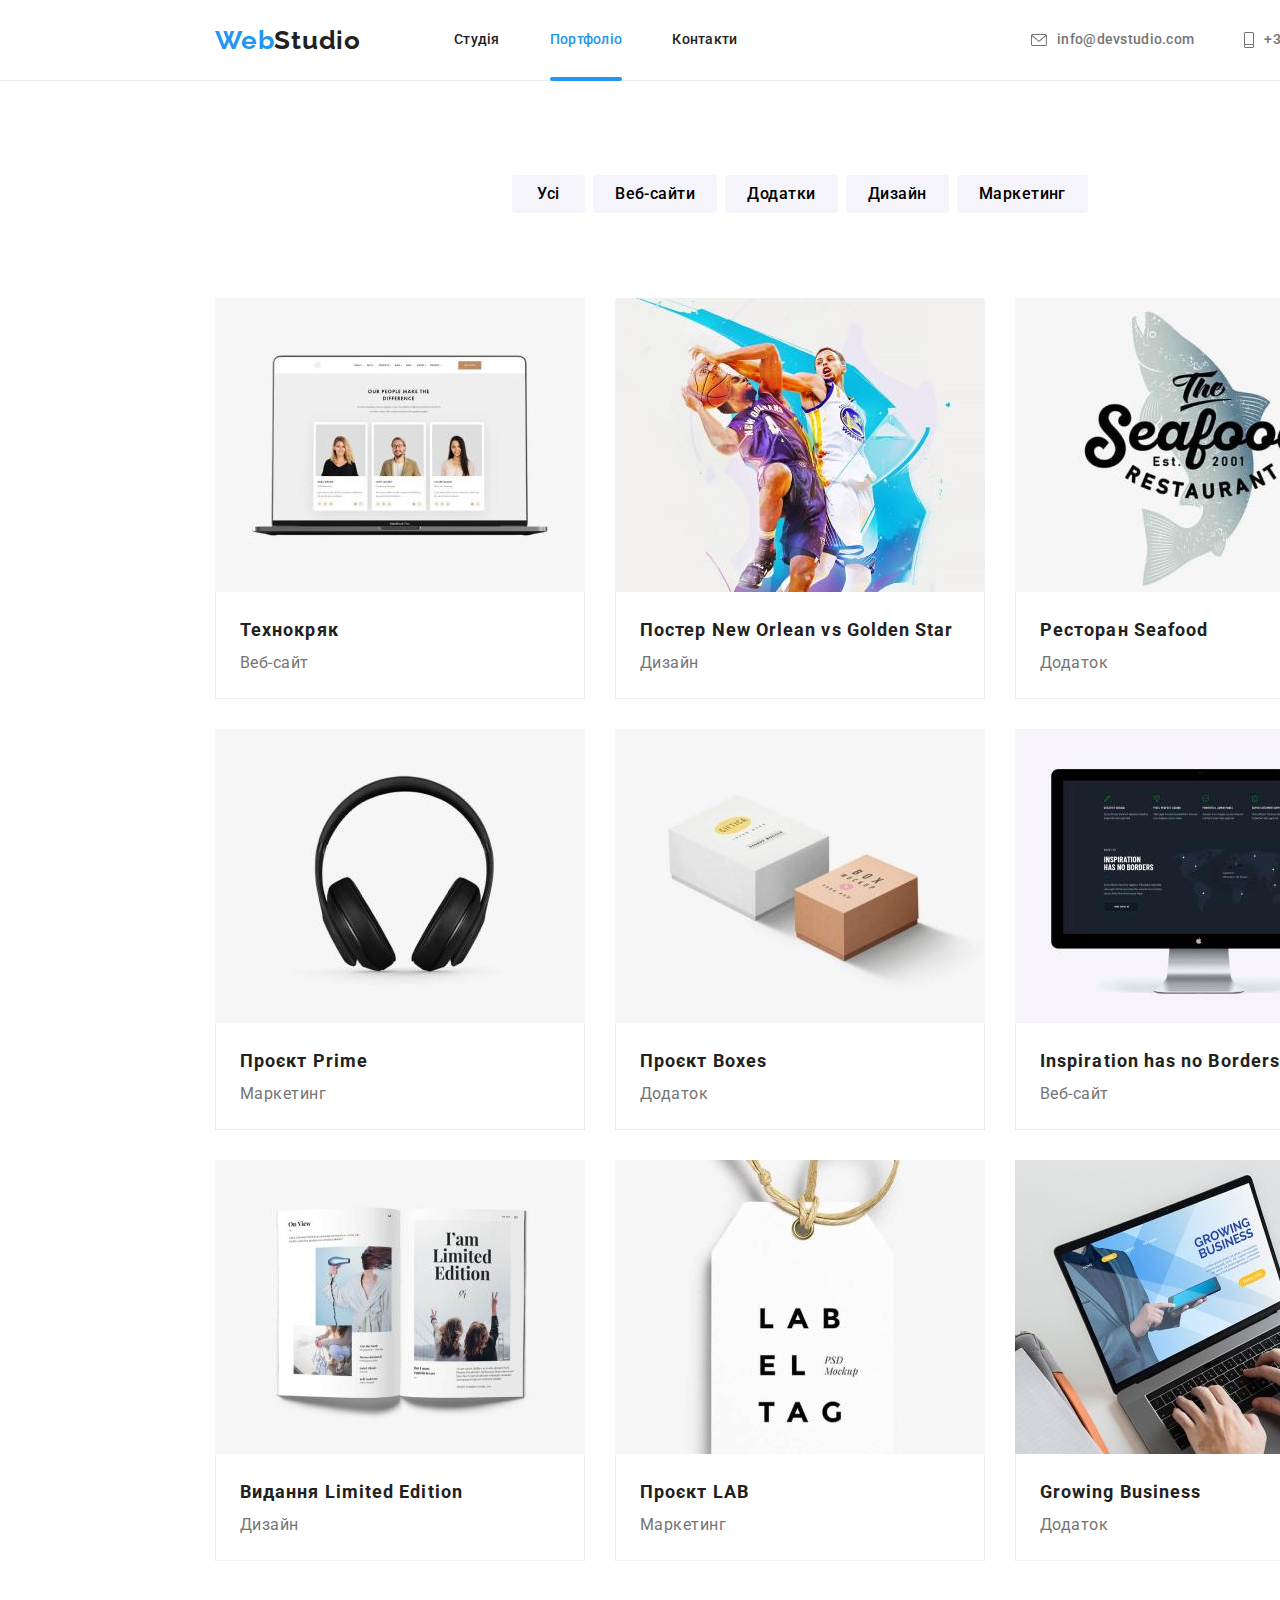
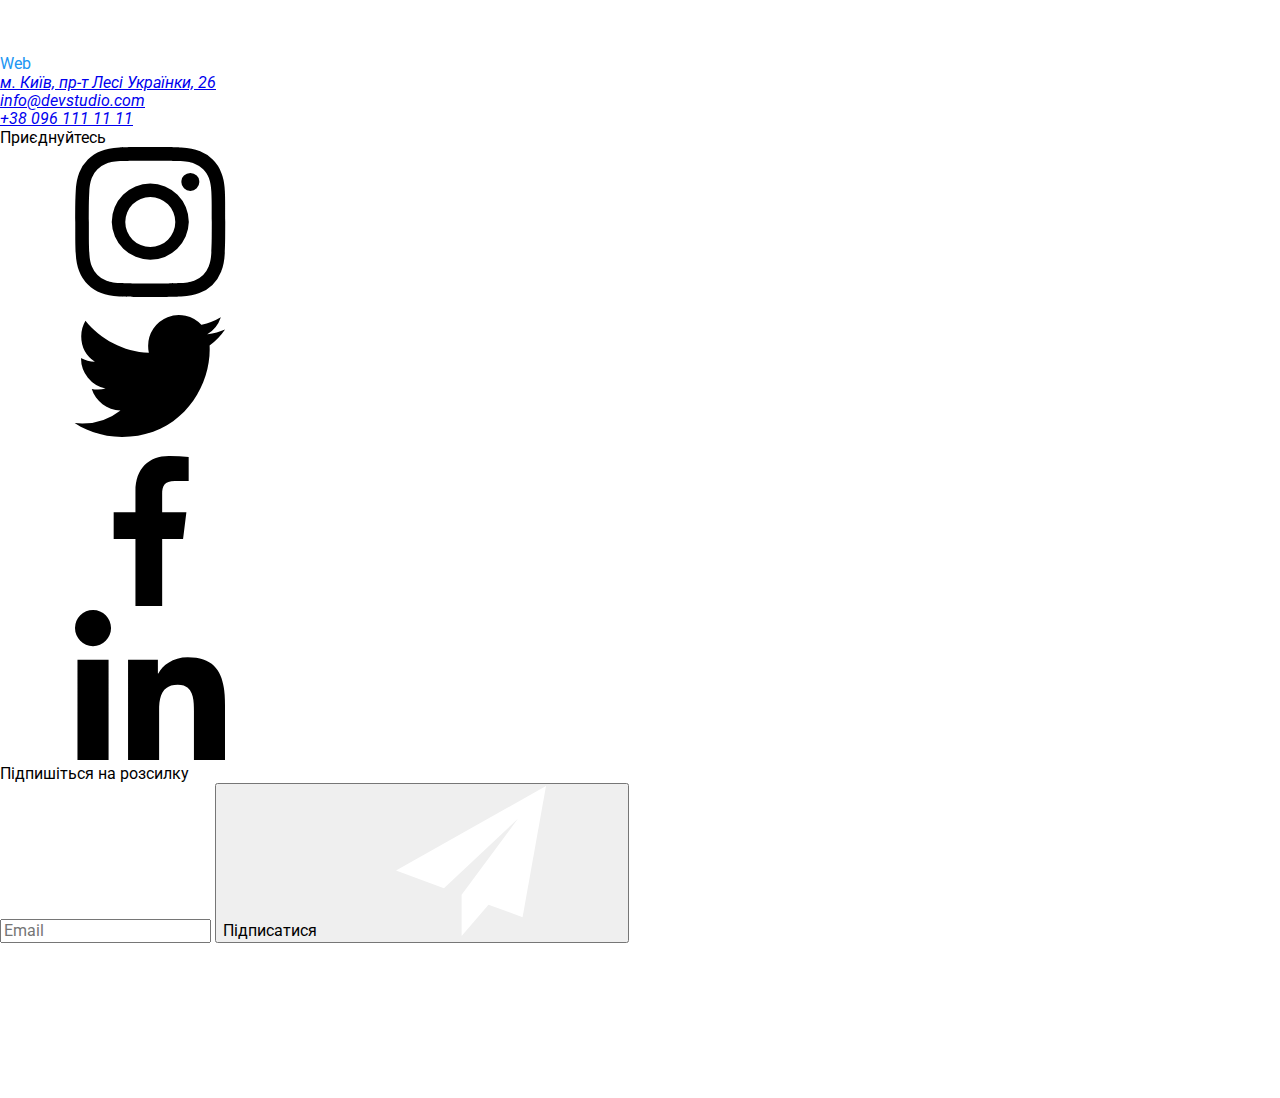
==== commit acddb41a: "Робить рефакторинг коду хедера і героя" ====
--- a/portfolio.html
+++ b/portfolio.html
@@ -17,35 +17,37 @@
   </head>
   <body>
     <!-- Navigation-->
-    <header class="line">
-      <div class="container">
+    <header class="header">
+      <div class="header__container">
         <a href="./index.html" class="logo"
-          ><span class="logo-accent">Web</span>Studio</a
+          ><span class="logo--accent">Web</span>Studio</a
         >
         <nav>
           <ul class="list nav">
-            <li class="nav-item">
-              <a href="./index.html" class="link">Студія</a>
-            </li>
-            <li class="nav-item">
-              <a href="./portfolio.html" class="link current">Портфоліо</a>
-            </li>
-            <li class="nav-item"><a href="" class="link">Контакти</a></li>
+            <li class="nav__item">
+              <a href="./index.html" class="nav__link">Студія</a>
+            </li>
+            <li class="nav__item">
+              <a href="./portfolio.html" class="nav__link nav__link--current"
+                >Портфоліо</a
+              >
+            </li>
+            <li class="nav__item"><a href="" class="nav__link">Контакти</a></li>
           </ul>
         </nav>
 
         <ul class="list contacts-head">
-          <li class="nav-item">
-            <a href="mailto:info@devstudio.com" class="contact-item">
-              <svg class="icon" width="16" height="12">
+          <li class="contacts-head__item">
+            <a href="mailto:info@devstudio.com" class="contacts-head__link">
+              <svg class="contacts-head__icon" width="16" height="12">
                 <use href="./images/icons.svg#icon-mail"></use>
               </svg>
               info@devstudio.com
             </a>
           </li>
-          <li class="nav-item">
-            <a href="tel:+380961111111" class="contact-item">
-              <svg class="icon" width="10" height="16">
+          <li class="contacts-head__item">
+            <a href="tel:+380961111111" class="contacts-head__link">
+              <svg class="contacts-head__icon" width="10" height="16">
                 <use href="./images/icons.svg#icon-tel"></use>
               </svg>
               +38 096 111 11 11
@@ -286,8 +288,8 @@
     <footer class="contacts">
       <div class="container">
         <div class="address-container">
-          <a href="./index.html" class="logo-footer">
-            <span class="logo-accent">Web</span>Studio</a
+          <a href="./index.html" class="logo--footer">
+            <span class="logo--accent">Web</span>Studio</a
           >
           <address>
             <ul class="address-list">
--- a/css/main.min.css
+++ b/css/main.min.css
@@ -1 +1 @@
-.projects,.filter{display:-webkit-box;display:-ms-flexbox;display:flex;width:1200px;padding-left:15px;padding-right:15px;margin:0 auto;-webkit-box-align:center;-ms-flex-align:center;align-items:center;-webkit-box-pack:center;-ms-flex-pack:center;justify-content:center}body{display:block;width:1600px;margin-left:auto;margin-right:auto;color:var(--primary-text-color);font-family:"Roboto",-apple-system,BlinkMacSystemFont,avenir next,avenir,segoe ui,helvetica neue,helvetica,Cantarell,Ubuntu,roboto,noto,arial,sans-serif}h1,h2,h3,h4,h5,h6,p,ul{margin:0;padding:0}.section{padding-top:94px;padding-bottom:94px}.filter{margin-bottom:50px}.filter__list{display:-webkit-box;display:-ms-flexbox;display:flex;padding:0;margin-bottom:35px;list-style:none}.filter__item{margin-left:8px}.filter__item:nth-child(1){margin-left:0}.filter__button{padding:6px 22px;min-width:73px;font-weight:500;font-size:16px;line-height:1.62;letter-spacing:.03em;background-color:#f5f4fa;border:none;border-radius:4px;cursor:pointer;-webkit-transition:color 250ms cubic-bezier(0.4, 0, 0.2, 1),background-color 250ms cubic-bezier(0.4, 0, 0.2, 1),-webkit-box-shadow 250ms cubic-bezier(0.4, 0, 0.2, 1);transition:color 250ms cubic-bezier(0.4, 0, 0.2, 1),background-color 250ms cubic-bezier(0.4, 0, 0.2, 1),-webkit-box-shadow 250ms cubic-bezier(0.4, 0, 0.2, 1);transition:color 250ms cubic-bezier(0.4, 0, 0.2, 1),background-color 250ms cubic-bezier(0.4, 0, 0.2, 1),box-shadow 250ms cubic-bezier(0.4, 0, 0.2, 1);transition:color 250ms cubic-bezier(0.4, 0, 0.2, 1),background-color 250ms cubic-bezier(0.4, 0, 0.2, 1),box-shadow 250ms cubic-bezier(0.4, 0, 0.2, 1),-webkit-box-shadow 250ms cubic-bezier(0.4, 0, 0.2, 1)}.filter__button:hover,.filter__button:focus{color:#fff;background-color:#2196f3;-webkit-box-shadow:0px 3px 1px rgba(0,0,0,.1),0px 1px 2px rgba(0,0,0,.08),0px 2px 2px rgba(0,0,0,.12);box-shadow:0px 3px 1px rgba(0,0,0,.1),0px 1px 2px rgba(0,0,0,.08),0px 2px 2px rgba(0,0,0,.12)}.projects__list{display:-webkit-box;display:-ms-flexbox;display:flex;-ms-flex-wrap:wrap;flex-wrap:wrap;padding-left:0;margin-top:0;margin-bottom:0;list-style:none}.projects__item{width:calc((100% - 60px)/3);margin-right:30px;margin-bottom:30px;-webkit-transition:-webkit-box-shadow 250ms cubic-bezier(0.4, 0, 0.2, 1);transition:-webkit-box-shadow 250ms cubic-bezier(0.4, 0, 0.2, 1);transition:box-shadow 250ms cubic-bezier(0.4, 0, 0.2, 1);transition:box-shadow 250ms cubic-bezier(0.4, 0, 0.2, 1), -webkit-box-shadow 250ms cubic-bezier(0.4, 0, 0.2, 1)}.projects__item:nth-child(3n){margin-right:0}.projects__item:nth-last-child(-n+3){margin-bottom:0}.projects__item:hover,.projects__item:focus{-webkit-box-shadow:0px 1px 1px rgba(0,0,0,.12),0px 4px 4px rgba(0,0,0,.06),1px 4px 6px rgba(0,0,0,.16);box-shadow:0px 1px 1px rgba(0,0,0,.12),0px 4px 4px rgba(0,0,0,.06),1px 4px 6px rgba(0,0,0,.16)}.projects__link{text-decoration:none}.projects__thumb{position:relative;overflow:hidden}.projects__img{display:block}.projects__overlay{position:absolute;top:0;left:0;width:100%;height:100%;-webkit-transform:translateY(100%);transform:translateY(100%);-webkit-transition:-webkit-transform 250ms cubic-bezier(0.4, 0, 0.2, 1);transition:-webkit-transform 250ms cubic-bezier(0.4, 0, 0.2, 1);transition:transform 250ms cubic-bezier(0.4, 0, 0.2, 1);transition:transform 250ms cubic-bezier(0.4, 0, 0.2, 1), -webkit-transform 250ms cubic-bezier(0.4, 0, 0.2, 1);padding:63px 24px;font-size:18px;line-height:1.56;letter-spacing:.03em;opacity:0;color:#fff;background:rgba(33,150,243,.9)}.projects__link:hover .projects__overlay,.projects__link:focus .projects__overlay{-webkit-transform:translatey(0);transform:translatey(0);opacity:1}.projects__border{border-right:1px solid #eee;border-left:1px solid #eee;border-bottom:1px solid #eee;padding:20px 24px}.projects__title{margin:0;font-size:18px;line-height:2;letter-spacing:.06em;color:#212121}.projects__text{margin:0;font-size:16px;line-height:1.88;letter-spacing:.03em;color:#757575}/*# sourceMappingURL=main.min.css.map */+.projects,.filter,.header__container{display:flex;width:1200px;padding-left:15px;padding-right:15px;margin:0 auto;align-items:center;justify-content:center}.contacts-head,.nav{display:flex;margin-top:0;margin-bottom:0;list-style:none}body{display:block;width:1600px;margin-left:auto;margin-right:auto;color:var(--primary-text-color);font-family:"Roboto",-apple-system,BlinkMacSystemFont,avenir next,avenir,segoe ui,helvetica neue,helvetica,Cantarell,Ubuntu,roboto,noto,arial,sans-serif}h1,h2,h3,h4,h5,h6,p,ul{margin:0;padding:0}.section{padding-top:94px;padding-bottom:94px}.header{border-bottom:1px solid #ececec}.logo{font-family:Raleway;text-decoration:none;font-weight:700;font-size:26px;line-height:1.19;letter-spacing:.03em;color:#212121;margin-right:93px}.logo--accent{color:#2196f3}.logo--footer{margin-bottom:20px;color:#fff}.nav{padding-left:0}.nav__item{display:flex;position:relative;margin-left:50px}.nav__item:nth-child(1){margin-left:0}.nav__link{display:block;padding-top:32px;padding-bottom:32px;font-weight:500;font-size:14px;line-height:1.14;text-decoration:none;letter-spacing:.02em;color:#212121;transition:color 250ms cubic-bezier(0.4, 0, 0.2, 1)}.nav__link--current{color:#2196f3}.nav__link--current::after{content:"";position:absolute;bottom:0;right:0;transform:translateY(25%);height:4px;width:100%;background:#2196f3;border-radius:2px}.contacts-head{margin-left:auto}.contacts-head__item{display:flex;position:relative;margin-left:50px}.contacts-head__item:nth-child(1){margin-left:0}.contacts-head__link{display:flex;padding-top:32px;padding-bottom:32px;font-weight:500;font-size:14px;line-height:1.14;text-decoration:none;color:#757575;letter-spacing:.02em;align-items:center}.contacts-head__link:hover,.contacts-head__link:focus{color:#2196f3}.contacts-head__icon{fill:currentColor;margin-right:10px;padding:0;margin-bottom:0;transition:color 250ms cubic-bezier(0.4, 0, 0.2, 1)}.contacts-head__icon:hover,.contacts-head__icon:focus{fill:#2196f3}.hero{max-width:1600px;padding:200px 0;height:600px;background-color:#c4c4c4;background-image:linear-gradient(to right, rgba(47, 48, 58, 0.4), rgba(47, 48, 58, 0.4)),url("../images/hero.jpg");background-repeat:no-repeat;text-align:center}.hero__title{max-width:696px;margin:0 auto 30px;color:#fff;text-transform:uppercase;font-weight:900;font-size:44px;line-height:1.36;letter-spacing:.06em}.hero__button{padding:10px 32px;background-color:#2196f3;color:#fff;font-weight:700;font-size:16px;line-height:1.88;letter-spacing:.06em;font-family:inherit;cursor:pointer;box-shadow:0px 4px 4px rgba(0,0,0,.15);border-radius:4px;border:none;transition:background-color 250ms cubic-bezier(0.4, 0, 0.2, 1)}.hero__button:hover,.hero__button:focus{background-color:#188ce8}.filter{margin-bottom:50px}.filter__list{display:flex;padding:0;margin-bottom:35px;list-style:none}.filter__item{margin-left:8px}.filter__item:nth-child(1){margin-left:0}.filter__button{padding:6px 22px;min-width:73px;font-weight:500;font-size:16px;line-height:1.62;letter-spacing:.03em;background-color:#f5f4fa;border:none;border-radius:4px;cursor:pointer;transition:color 250ms cubic-bezier(0.4, 0, 0.2, 1),background-color 250ms cubic-bezier(0.4, 0, 0.2, 1),box-shadow 250ms cubic-bezier(0.4, 0, 0.2, 1)}.filter__button:hover,.filter__button:focus{color:#fff;background-color:#2196f3;box-shadow:0px 3px 1px rgba(0,0,0,.1),0px 1px 2px rgba(0,0,0,.08),0px 2px 2px rgba(0,0,0,.12)}.projects__list{display:flex;flex-wrap:wrap;padding-left:0;margin-top:0;margin-bottom:0;list-style:none}.projects__item{width:calc((100% - 60px)/3);margin-right:30px;margin-bottom:30px;transition:box-shadow 250ms cubic-bezier(0.4, 0, 0.2, 1)}.projects__item:nth-child(3n){margin-right:0}.projects__item:nth-last-child(-n+3){margin-bottom:0}.projects__item:hover,.projects__item:focus{box-shadow:0px 1px 1px rgba(0,0,0,.12),0px 4px 4px rgba(0,0,0,.06),1px 4px 6px rgba(0,0,0,.16)}.projects__link{text-decoration:none}.projects__thumb{position:relative;overflow:hidden}.projects__img{display:block}.projects__overlay{position:absolute;top:0;left:0;width:100%;height:100%;transform:translateY(100%);transition:transform 250ms cubic-bezier(0.4, 0, 0.2, 1);padding:63px 24px;font-size:18px;line-height:1.56;letter-spacing:.03em;opacity:0;color:#fff;background:rgba(33,150,243,.9)}.projects__link:hover .projects__overlay,.projects__link:focus .projects__overlay{transform:translatey(0);opacity:1}.projects__border{border-right:1px solid #eee;border-left:1px solid #eee;border-bottom:1px solid #eee;padding:20px 24px}.projects__title{margin:0;font-size:18px;line-height:2;letter-spacing:.06em;color:#212121}.projects__text{margin:0;font-size:16px;line-height:1.88;letter-spacing:.03em;color:#757575}/*# sourceMappingURL=main.min.css.map */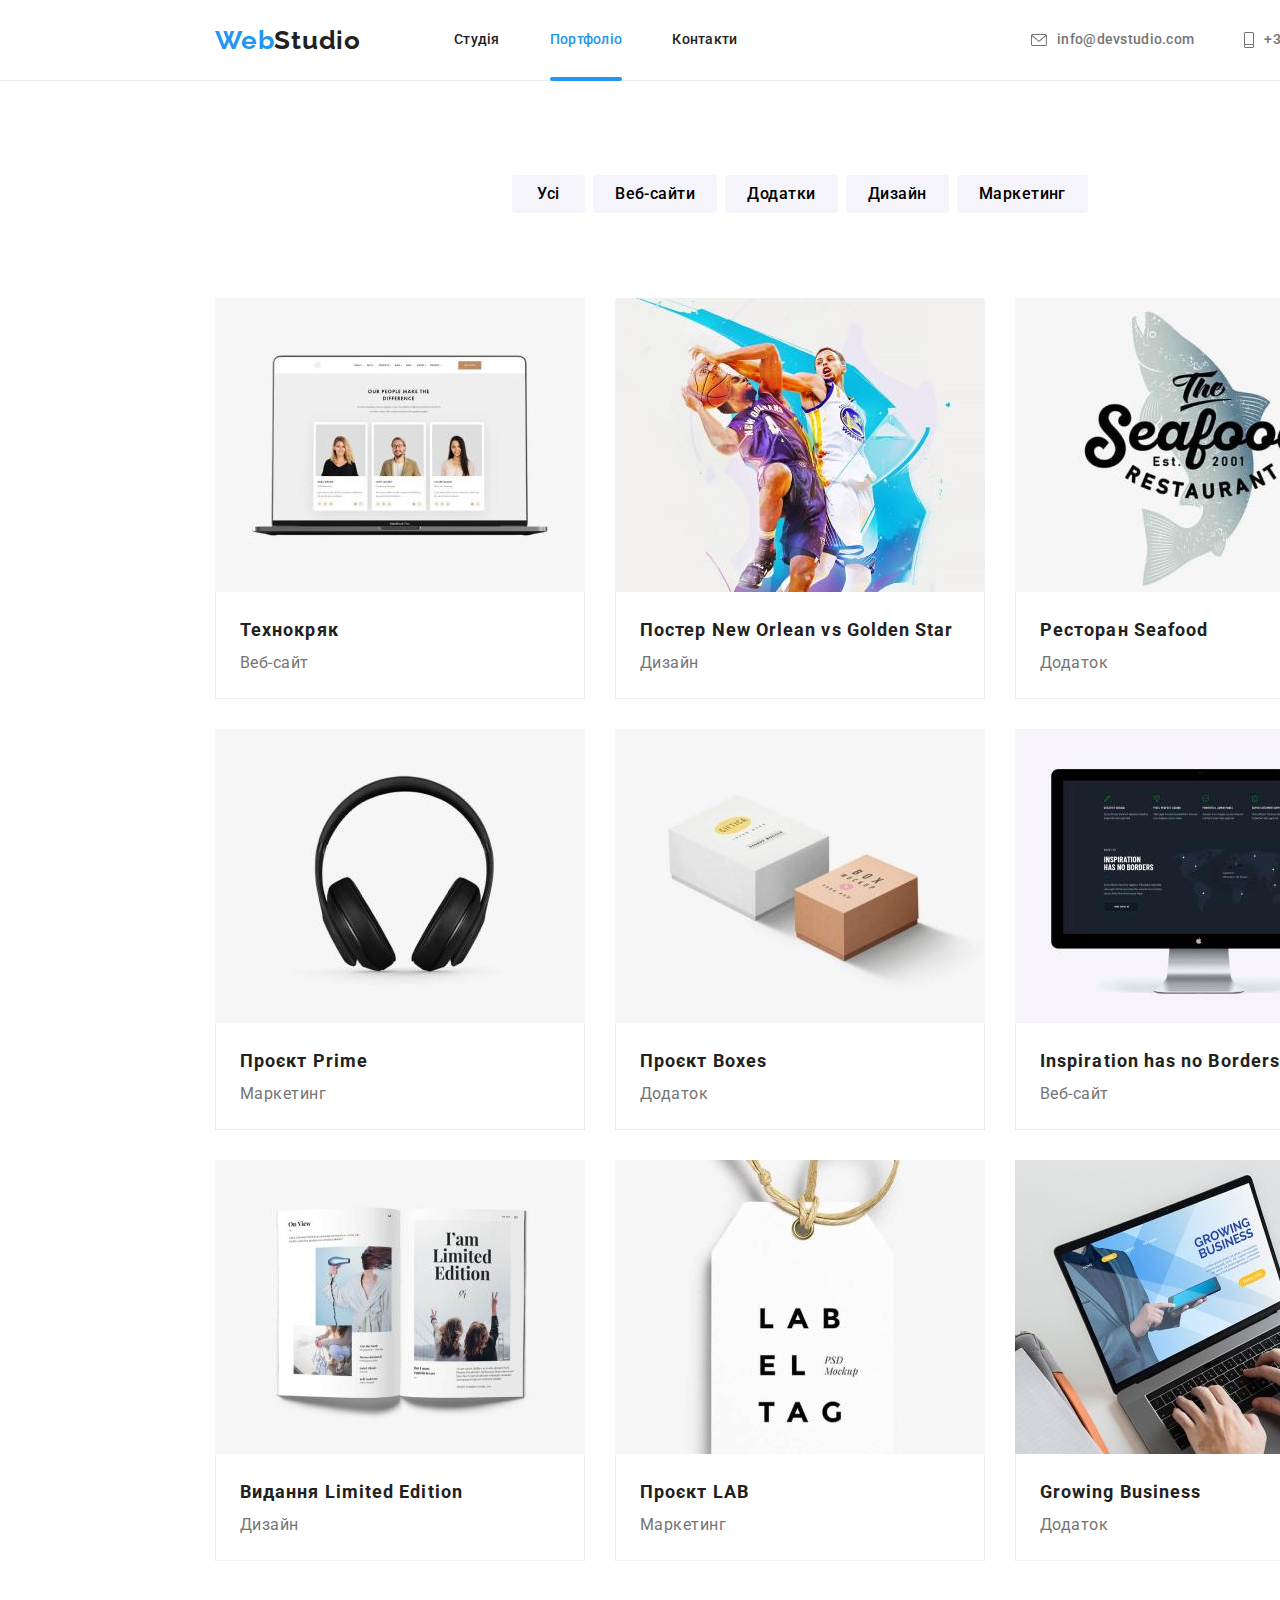
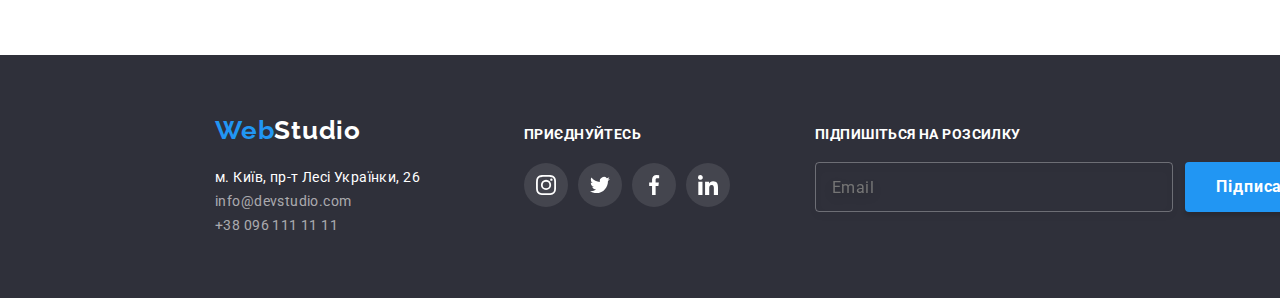
==== commit 525eb249: "Робить рефакторинг коду головної сторінки" ====
--- a/portfolio.html
+++ b/portfolio.html
@@ -57,7 +57,7 @@
       </div>
     </header>
     <main>
-      <section class="section">
+      <section class="projects-section">
         <div class="filter">
           <h1 hidden>Наші проєкти</h1>
           <ul class="filter__list">
@@ -285,65 +285,66 @@
       </section>
     </main>
     <!-- Footer -->
-    <footer class="contacts">
-      <div class="container">
-        <div class="address-container">
-          <a href="./index.html" class="logo--footer">
+    <footer class="page-footer">
+      <div class="page-footer__container">
+        <!-- Контактні дані -->
+        <div class="address">
+          <a href="./index.html" class="logo logo--footer">
             <span class="logo--accent">Web</span>Studio</a
           >
           <address>
-            <ul class="address-list">
+            <ul class="address__list">
               <li>
                 <a
                   href="https://goo.gl/maps/XMncbi9ji453G5f37"
                   target="_blank"
                   rel="noopener noreferrer"
-                  class="address-link"
+                  class="address__link"
                 >
                   м. Київ, пр-т Лесі Українки, 26
                 </a>
               </li>
               <li>
-                <a href="mailto:info@devstudio.com" class="address-item"
+                <a href="mailto:info@devstudio.com" class="address__item"
                   >info@devstudio.com</a
                 >
               </li>
               <li>
-                <a href="tel:+380961111111" class="address-item"
+                <a href="tel:+380961111111" class="address__item"
                   >+38 096 111 11 11</a
                 >
               </li>
             </ul>
           </address>
         </div>
-
+        <!-- Приєднуйтесь -->
         <div class="join">
-          <p class="join-p">Приєднуйтесь</p>
-          <ul class="team-icons">
-            <li class="list-icon">
-              <a href="" class="link-icon">
-                <svg class="icon-team">
+          <p class="join__text">Приєднуйтесь</p>
+          <ul class="icons">
+            <li class="icons__list">
+              <a href="" class="icons__link">
+                <svg class="icons__svg">
                   <use href="./images/icons.svg#icon-instagram"></use>
                 </svg>
               </a>
             </li>
-            <li class="list-icon">
-              <a href="" class="link-icon">
-                <svg class="icon-team">
+            <li class="icons__list">
+              <a href="" class="icons__link">
+                <svg class="icons__svg">
                   <use href="./images/icons.svg#icon-twitter"></use>
                 </svg>
               </a>
             </li>
-            <li class="list-icon">
-              <a href="" class="link-icon">
-                <svg class="icon-team">
+            <li class="icons__list">
+              <a href="" class="icons__link">
+                <svg class="icons__svg">
                   <use href="./images/icons.svg#icon-facebook"></use>
                 </svg>
               </a>
             </li>
-            <li class="list-icon">
-              <a href="" class="link-icon">
-                <svg class="icon-team">
+            <li class="icons__list">
+              <a href="" class="icons__link">
+                <svg class="icons__svg">
                   <use href="./images/icons.svg#icon-linkedin"></use>
                 </svg>
               </a>
@@ -352,17 +353,17 @@
         </div>
         <!-- Підпишіться на розсилку -->
         <div class="subscription">
-          <p class="subscr-p">Підпишіться на розсилку</p>
-          <form class="form-subscr">
+          <p class="subscription__text">Підпишіться на розсилку</p>
+          <form class="subscription__form">
             <input
-              class="subscr-input"
-              name="user-name"
+              class="subscription__input"
+              name="user-email"
               type="email"
               placeholder="Email"
             />
-            <button class="subscr-button" type="submit">
+            <button class="subscription__button" type="submit">
               Підписатися
-              <svg class="icon-send">
+              <svg class="subscription__icon">
                 <use href="./images/icons.svg#icon-send"></use>
               </svg>
             </button>
@@ -370,8 +371,5 @@
         </div>
       </div>
     </footer>
-    <svg>
-      <use href=""></use>
-    </svg>
   </body>
 </html>
--- a/css/main.min.css
+++ b/css/main.min.css
@@ -1 +1 @@
-.projects,.filter,.header__container{display:flex;width:1200px;padding-left:15px;padding-right:15px;margin:0 auto;align-items:center;justify-content:center}.contacts-head,.nav{display:flex;margin-top:0;margin-bottom:0;list-style:none}body{display:block;width:1600px;margin-left:auto;margin-right:auto;color:var(--primary-text-color);font-family:"Roboto",-apple-system,BlinkMacSystemFont,avenir next,avenir,segoe ui,helvetica neue,helvetica,Cantarell,Ubuntu,roboto,noto,arial,sans-serif}h1,h2,h3,h4,h5,h6,p,ul{margin:0;padding:0}.section{padding-top:94px;padding-bottom:94px}.header{border-bottom:1px solid #ececec}.logo{font-family:Raleway;text-decoration:none;font-weight:700;font-size:26px;line-height:1.19;letter-spacing:.03em;color:#212121;margin-right:93px}.logo--accent{color:#2196f3}.logo--footer{margin-bottom:20px;color:#fff}.nav{padding-left:0}.nav__item{display:flex;position:relative;margin-left:50px}.nav__item:nth-child(1){margin-left:0}.nav__link{display:block;padding-top:32px;padding-bottom:32px;font-weight:500;font-size:14px;line-height:1.14;text-decoration:none;letter-spacing:.02em;color:#212121;transition:color 250ms cubic-bezier(0.4, 0, 0.2, 1)}.nav__link--current{color:#2196f3}.nav__link--current::after{content:"";position:absolute;bottom:0;right:0;transform:translateY(25%);height:4px;width:100%;background:#2196f3;border-radius:2px}.contacts-head{margin-left:auto}.contacts-head__item{display:flex;position:relative;margin-left:50px}.contacts-head__item:nth-child(1){margin-left:0}.contacts-head__link{display:flex;padding-top:32px;padding-bottom:32px;font-weight:500;font-size:14px;line-height:1.14;text-decoration:none;color:#757575;letter-spacing:.02em;align-items:center}.contacts-head__link:hover,.contacts-head__link:focus{color:#2196f3}.contacts-head__icon{fill:currentColor;margin-right:10px;padding:0;margin-bottom:0;transition:color 250ms cubic-bezier(0.4, 0, 0.2, 1)}.contacts-head__icon:hover,.contacts-head__icon:focus{fill:#2196f3}.hero{max-width:1600px;padding:200px 0;height:600px;background-color:#c4c4c4;background-image:linear-gradient(to right, rgba(47, 48, 58, 0.4), rgba(47, 48, 58, 0.4)),url("../images/hero.jpg");background-repeat:no-repeat;text-align:center}.hero__title{max-width:696px;margin:0 auto 30px;color:#fff;text-transform:uppercase;font-weight:900;font-size:44px;line-height:1.36;letter-spacing:.06em}.hero__button{padding:10px 32px;background-color:#2196f3;color:#fff;font-weight:700;font-size:16px;line-height:1.88;letter-spacing:.06em;font-family:inherit;cursor:pointer;box-shadow:0px 4px 4px rgba(0,0,0,.15);border-radius:4px;border:none;transition:background-color 250ms cubic-bezier(0.4, 0, 0.2, 1)}.hero__button:hover,.hero__button:focus{background-color:#188ce8}.filter{margin-bottom:50px}.filter__list{display:flex;padding:0;margin-bottom:35px;list-style:none}.filter__item{margin-left:8px}.filter__item:nth-child(1){margin-left:0}.filter__button{padding:6px 22px;min-width:73px;font-weight:500;font-size:16px;line-height:1.62;letter-spacing:.03em;background-color:#f5f4fa;border:none;border-radius:4px;cursor:pointer;transition:color 250ms cubic-bezier(0.4, 0, 0.2, 1),background-color 250ms cubic-bezier(0.4, 0, 0.2, 1),box-shadow 250ms cubic-bezier(0.4, 0, 0.2, 1)}.filter__button:hover,.filter__button:focus{color:#fff;background-color:#2196f3;box-shadow:0px 3px 1px rgba(0,0,0,.1),0px 1px 2px rgba(0,0,0,.08),0px 2px 2px rgba(0,0,0,.12)}.projects__list{display:flex;flex-wrap:wrap;padding-left:0;margin-top:0;margin-bottom:0;list-style:none}.projects__item{width:calc((100% - 60px)/3);margin-right:30px;margin-bottom:30px;transition:box-shadow 250ms cubic-bezier(0.4, 0, 0.2, 1)}.projects__item:nth-child(3n){margin-right:0}.projects__item:nth-last-child(-n+3){margin-bottom:0}.projects__item:hover,.projects__item:focus{box-shadow:0px 1px 1px rgba(0,0,0,.12),0px 4px 4px rgba(0,0,0,.06),1px 4px 6px rgba(0,0,0,.16)}.projects__link{text-decoration:none}.projects__thumb{position:relative;overflow:hidden}.projects__img{display:block}.projects__overlay{position:absolute;top:0;left:0;width:100%;height:100%;transform:translateY(100%);transition:transform 250ms cubic-bezier(0.4, 0, 0.2, 1);padding:63px 24px;font-size:18px;line-height:1.56;letter-spacing:.03em;opacity:0;color:#fff;background:rgba(33,150,243,.9)}.projects__link:hover .projects__overlay,.projects__link:focus .projects__overlay{transform:translatey(0);opacity:1}.projects__border{border-right:1px solid #eee;border-left:1px solid #eee;border-bottom:1px solid #eee;padding:20px 24px}.projects__title{margin:0;font-size:18px;line-height:2;letter-spacing:.06em;color:#212121}.projects__text{margin:0;font-size:16px;line-height:1.88;letter-spacing:.03em;color:#757575}/*# sourceMappingURL=main.min.css.map */+.projects,.filter,.page-footer__container,.clients__list,.team__list,.services__list,.benefits__list,.header__container{display:flex;width:1200px;padding-left:15px;padding-right:15px;margin:0 auto;align-items:center;justify-content:center}.clients__list,.team__list,.services__list,.benefits__list,.contacts-head,.nav{display:flex;margin-top:0;margin-bottom:0;list-style:none}.projects-section,.clients,.team,.services,.benefits{padding-top:94px;padding-bottom:94px}.clients__title,.team__title,.services__title{margin-top:0;margin-bottom:50px;font-size:36px;line-height:1.17;text-align:center;letter-spacing:.03em}body{display:block;width:1600px;margin-left:auto;margin-right:auto;color:var(--primary-text-color);font-family:"Roboto",-apple-system,BlinkMacSystemFont,avenir next,avenir,segoe ui,helvetica neue,helvetica,Cantarell,Ubuntu,roboto,noto,arial,sans-serif}h1,h2,h3,h4,h5,h6,p,ul{margin:0;padding:0}.header{border-bottom:1px solid #ececec}.logo{font-family:Raleway;text-decoration:none;font-weight:700;font-size:26px;line-height:1.19;letter-spacing:.03em;color:#212121;margin-right:93px}.logo--accent{color:#2196f3}.logo--footer{margin-bottom:20px;color:#fff}.nav{padding-left:0}.nav__item{display:flex;position:relative;margin-left:50px}.nav__item:nth-child(1){margin-left:0}.nav__link{display:block;padding-top:32px;padding-bottom:32px;font-weight:500;font-size:14px;line-height:1.14;text-decoration:none;letter-spacing:.02em;color:#212121;transition:color 250ms cubic-bezier(0.4, 0, 0.2, 1)}.nav__link--current{color:#2196f3}.nav__link--current::after{content:"";position:absolute;bottom:0;right:0;transform:translateY(25%);height:4px;width:100%;background:#2196f3;border-radius:2px}.contacts-head{margin-left:auto}.contacts-head__item{display:flex;position:relative;margin-left:50px}.contacts-head__item:nth-child(1){margin-left:0}.contacts-head__link{display:flex;padding-top:32px;padding-bottom:32px;font-weight:500;font-size:14px;line-height:1.14;text-decoration:none;color:#757575;letter-spacing:.02em;align-items:center}.contacts-head__link:hover,.contacts-head__link:focus{color:#2196f3}.contacts-head__icon{fill:currentColor;margin-right:10px;padding:0;margin-bottom:0;transition:color 250ms cubic-bezier(0.4, 0, 0.2, 1)}.contacts-head__icon:hover,.contacts-head__icon:focus{fill:#2196f3}.hero{max-width:1600px;padding:200px 0;height:600px;background-color:#c4c4c4;background-image:linear-gradient(to right, rgba(47, 48, 58, 0.4), rgba(47, 48, 58, 0.4)),url("../images/hero.jpg");background-repeat:no-repeat;text-align:center}.hero__title{max-width:696px;margin:0 auto 30px;color:#fff;text-transform:uppercase;font-weight:900;font-size:44px;line-height:1.36;letter-spacing:.06em}.hero__button{padding:10px 32px;background-color:#2196f3;color:#fff;font-weight:700;font-size:16px;line-height:1.88;letter-spacing:.06em;font-family:inherit;cursor:pointer;box-shadow:0px 4px 4px rgba(0,0,0,.15);border-radius:4px;border:none;transition:background-color 250ms cubic-bezier(0.4, 0, 0.2, 1)}.hero__button:hover,.hero__button:focus{background-color:#188ce8}.benefits{padding-bottom:0}.benefits__list{align-items:start}.benefits__item{width:270px;padding:0;margin-left:30px}.benefits__item:nth-child(1){margin-left:0}.benefits__icons-container{display:flex;background-color:#f5f4fa;width:270px;height:120px;margin-bottom:30px}.benefits__icon{display:block;margin:auto;width:70px;height:70px}.benefits__title{margin-top:0;margin-bottom:10px;font-size:14px;line-height:1.14;text-transform:uppercase;letter-spacing:.03em}.benefits__text{margin-top:0;margin-bottom:0;color:#757575;font-size:14px;line-height:1.71;letter-spacing:.03em}.services__item{position:relative;margin-left:30px}.services__item:nth-child(1){margin-left:0}.services__img{display:block}.services__text{position:absolute;width:100%;bottom:0;padding-top:27px;padding-bottom:27px;font-weight:700;font-size:14px;line-height:16px;text-align:center;letter-spacing:.03em;text-transform:uppercase;color:#fff;background-color:rgba(47,48,58,.8)}.team{background-color:#f5f4fa}.team__item{background:#fff;box-shadow:0px 1px 3px rgba(0,0,0,.12),0px 1px 1px rgba(0,0,0,.14),0px 2px 1px rgba(0,0,0,.2);border-radius:0px 0px 4px 4px;text-align:center;padding-bottom:30px;margin-left:30px}.team__item:nth-child(1){margin-left:0}.team__img{margin-bottom:30px}.team__name{margin-top:0;margin-bottom:10px;font-weight:500;font-size:16px;line-height:1.19;letter-spacing:.03em}.team__direct{margin-top:0;margin-bottom:16px;font-size:16px;line-height:1.19;letter-spacing:.03em}.icons{display:flex;margin-left:auto;margin-right:auto;padding-left:32px;padding-right:32px;list-style:none}.join .icons{padding-left:0;padding-right:0}.icons__list{border-radius:50%;margin-left:10px}.icons__list:nth-child(1){margin-left:0}.icons__link{display:flex;align-items:center;justify-content:center;margin:0 auto;text-decoration:none;width:44px;height:44px;color:#afb1b8;border-radius:50%;transition:background-color 250ms cubic-bezier(0.4, 0, 0.2, 1),color 250ms cubic-bezier(0.4, 0, 0.2, 1)}.icons__link:hover,.icons__link:focus{background-color:#2196f3;color:#fff}.join .icons__link{color:#fff;background-color:rgba(255,255,255,.1);border-radius:50%;transition:background-color 250ms cubic-bezier(0.4, 0, 0.2, 1),color 250ms cubic-bezier(0.4, 0, 0.2, 1)}.join .icons__link:hover,.join .icons__link:focus{background-color:#2196f3;color:#fff}.icons__svg{width:20px;height:20px;align-items:center;fill:currentColor}.clients__item{margin-left:30px}.clients__item:nth-child(1){margin-left:0}.clients__link{display:flex;align-items:center;justify-content:center;width:170px;height:92px;color:#afb1b8;border:1px solid;border-radius:4px;transition:color 250ms cubic-bezier(0.4, 0, 0.2, 1)}.clients__link:hover,.clients__link:focus{color:#2196f3}.clients__icon{fill:currentColor}.page-footer{padding-top:60px;padding-bottom:60px;background-color:#2f303a}.page-footer__container{justify-content:start;align-items:baseline}.address{display:flex;flex-direction:column;align-items:start;margin-right:70px;margin-left:0}.address__list{padding-left:0;margin-top:0;margin-bottom:0;font-size:14px;line-height:1.71;letter-spacing:.03em;font-style:normal;list-style:none}.address__link{color:#fff;text-decoration:none;transition:color 250ms cubic-bezier(0.4, 0, 0.2, 1)}.address__link:hover,.address__link:focus{color:#2196f3}.address__item{color:rgba(255,255,255,.6);text-decoration:none;transition:color 250ms cubic-bezier(0.4, 0, 0.2, 1)}.address__item:hover,.address__item:focus{color:#2196f3}.join{display:flex;flex-direction:column}.join__text{text-transform:uppercase;color:#fff;font-weight:700;font-size:14px;line-height:1.14;letter-spacing:.03em;margin-bottom:20px}.subscription{display:flex;flex-direction:column;margin-left:auto}.subscription__text{margin-bottom:20px;font-weight:700;font-size:14px;line-height:16px;letter-spacing:.03em;text-transform:uppercase;color:#fff}.subscription__form{display:flex;align-items:center}.subscription__input{width:358px;height:50px;margin-right:12px;padding-left:16px;border:1px solid rgba(255,255,255,.3);filter:drop-shadow(0px 4px 4px rgba(0, 0, 0, 0.15));border-radius:4px;background-color:rgba(0,0,0,0);font-weight:400;font-size:16px;line-height:1.25;letter-spacing:.03em;color:rgba(255,255,255,.6);outline:none}.subscription__button{display:flex;align-items:center;justify-content:center;text-align:center;width:200px;height:50px;padding:10px 28px;box-shadow:0px 4px 4px rgba(0,0,0,.15);border:none;border-radius:4px;background-color:#2196f3;font-weight:700;font-size:16px;line-height:1.88;letter-spacing:.06em;color:#fff;cursor:pointer}.subscription__button:hover,.subscription__button:focus{background:#188ce8;box-shadow:0px 4px 4px rgba(0,0,0,.15);border-radius:4px}.subscription__icon{margin-left:10px;width:24px;height:24px}.backdrop{position:fixed;top:0;left:0;width:100%;height:100%;background-color:rgba(0,0,0,.2);opacity:1;transition:opacity 250ms cubic-bezier(0.4, 0, 0.2, 1)}.backdrop--hidden{opacity:0;pointer-events:none}.backdrop--hidden .modal{position:absolute;top:50%;left:50%;transform:translate(-50%, -50%) scale(0) rotateZ(0deg)}.modal{position:absolute;top:50%;left:50%;transform:translate(-50%, -50%) scale(1) rotateZ(360deg);width:528px;background-color:#fff;box-shadow:0px 1px 3px rgba(0,0,0,.12),0px 1px 1px rgba(0,0,0,.14),0px 2px 1px rgba(0,0,0,.2);border-radius:4px;transition:transform 250ms cubic-bezier(0.4, 0, 0.2, 1)}.close{position:absolute;top:8px;right:8px;width:30px;height:30px;background-color:#fff;border:1px solid rgba(0,0,0,.1);border-radius:50%;display:flex;transition:fill 250ms cubic-bezier(0.4, 0, 0.2, 1)}.close__icon{margin:auto;width:18px;height:18px;right:50%;align-items:center;cursor:pointer}.close:hover .close__icon,.close:focus .close__icon{fill:#2196f3}.form{padding:40px}.form__title{display:block;text-align:center;font-weight:700;font-size:20px;line-height:23px;letter-spacing:.03em;margin-bottom:12px}.form__field{position:relative;display:flex;flex-direction:column;margin-bottom:10px}.form__label{font-weight:400;font-size:12px;line-height:1.17;letter-spacing:.01em;color:#757575;margin-bottom:4px}.form__input{height:40px;border:1px solid rgba(33,33,33,.2);border-radius:4px;padding-left:42px}.form__input:hover{cursor:pointer}.form__input:focus{outline:1px solid #2196f3}.form__icon{position:absolute;top:50%;left:12px;width:18px;height:18px}.form__input:focus+.form__icon{fill:#2196f3}.form__comment{display:flex;flex-direction:column;width:100%}.form__textarea{width:100%;height:120px;padding:12px 16px;margin-bottom:20px;border:1px solid rgba(33,33,33,.2);border-radius:4px;font-weight:400;font-size:12px;line-height:1.17;letter-spacing:.01em;resize:none}.form__textarea::-moz-placeholder{color:rgba(117,117,117,.5)}.form__textarea:-ms-input-placeholder{color:rgba(117,117,117,.5)}.form__textarea::placeholder{color:rgba(117,117,117,.5)}.form__textarea:focus{outline:1px solid #2196f3}.checkbox{position:relative;display:flex;justify-content:center;margin-bottom:30px;transition:transform 250ms cubic-bezier(0.4, 0, 0.2, 1);font-weight:400;font-size:14px;line-height:1.71;letter-spacing:.03em;color:#757575}.checkbox__input{-webkit-appearance:none;-moz-appearance:none;appearance:none;margin-right:12px}.checkbox__icon{position:absolute;top:4px;left:25px;transform:translate(-50%);width:16px;height:15px;border:2px solid #212121;border-radius:2px;fill:#fff}.checkbox__input:checked~.checkbox__icon{fill:#2196f3;border:rgba(0,0,0,0)}.checkbox__link{color:#2196f3}.form__button{display:block;width:200px;height:50px;margin-left:auto;margin-right:auto;font-weight:700;font-size:16px;line-height:1.88;letter-spacing:.06em;color:#fff;background:#2196f3;box-shadow:0px 4px 4px rgba(0,0,0,.15);border:none;border-radius:4px;cursor:pointer;transition:background-color 250ms cubic-bezier(0.4, 0, 0.2, 1)}.form__button:hover,.form__button:focus{background:#2196f3;box-shadow:0px 4px 4px rgba(0,0,0,.15)}.filter{margin-bottom:50px}.filter__list{display:flex;padding:0;margin-bottom:35px;list-style:none}.filter__item{margin-left:8px}.filter__item:nth-child(1){margin-left:0}.filter__button{padding:6px 22px;min-width:73px;font-weight:500;font-size:16px;line-height:1.62;letter-spacing:.03em;background-color:#f5f4fa;border:none;border-radius:4px;cursor:pointer;transition:color 250ms cubic-bezier(0.4, 0, 0.2, 1),background-color 250ms cubic-bezier(0.4, 0, 0.2, 1),box-shadow 250ms cubic-bezier(0.4, 0, 0.2, 1)}.filter__button:hover,.filter__button:focus{color:#fff;background-color:#2196f3;box-shadow:0px 3px 1px rgba(0,0,0,.1),0px 1px 2px rgba(0,0,0,.08),0px 2px 2px rgba(0,0,0,.12)}.projects__list{display:flex;flex-wrap:wrap;padding-left:0;margin-top:0;margin-bottom:0;list-style:none}.projects__item{width:calc((100% - 60px)/3);margin-right:30px;margin-bottom:30px;transition:box-shadow 250ms cubic-bezier(0.4, 0, 0.2, 1)}.projects__item:nth-child(3n){margin-right:0}.projects__item:nth-last-child(-n+3){margin-bottom:0}.projects__item:hover,.projects__item:focus{box-shadow:0px 1px 1px rgba(0,0,0,.12),0px 4px 4px rgba(0,0,0,.06),1px 4px 6px rgba(0,0,0,.16)}.projects__link{text-decoration:none}.projects__thumb{position:relative;overflow:hidden}.projects__img{display:block}.projects__overlay{position:absolute;top:0;left:0;width:100%;height:100%;transform:translateY(100%);transition:transform 250ms cubic-bezier(0.4, 0, 0.2, 1);padding:63px 24px;font-size:18px;line-height:1.56;letter-spacing:.03em;opacity:0;color:#fff;background:rgba(33,150,243,.9)}.projects__link:hover .projects__overlay,.projects__link:focus .projects__overlay{transform:translatey(0);opacity:1}.projects__border{border-right:1px solid #eee;border-left:1px solid #eee;border-bottom:1px solid #eee;padding:20px 24px}.projects__title{margin:0;font-size:18px;line-height:2;letter-spacing:.06em;color:#212121}.projects__text{margin:0;font-size:16px;line-height:1.88;letter-spacing:.03em;color:#757575}/*# sourceMappingURL=main.min.css.map */